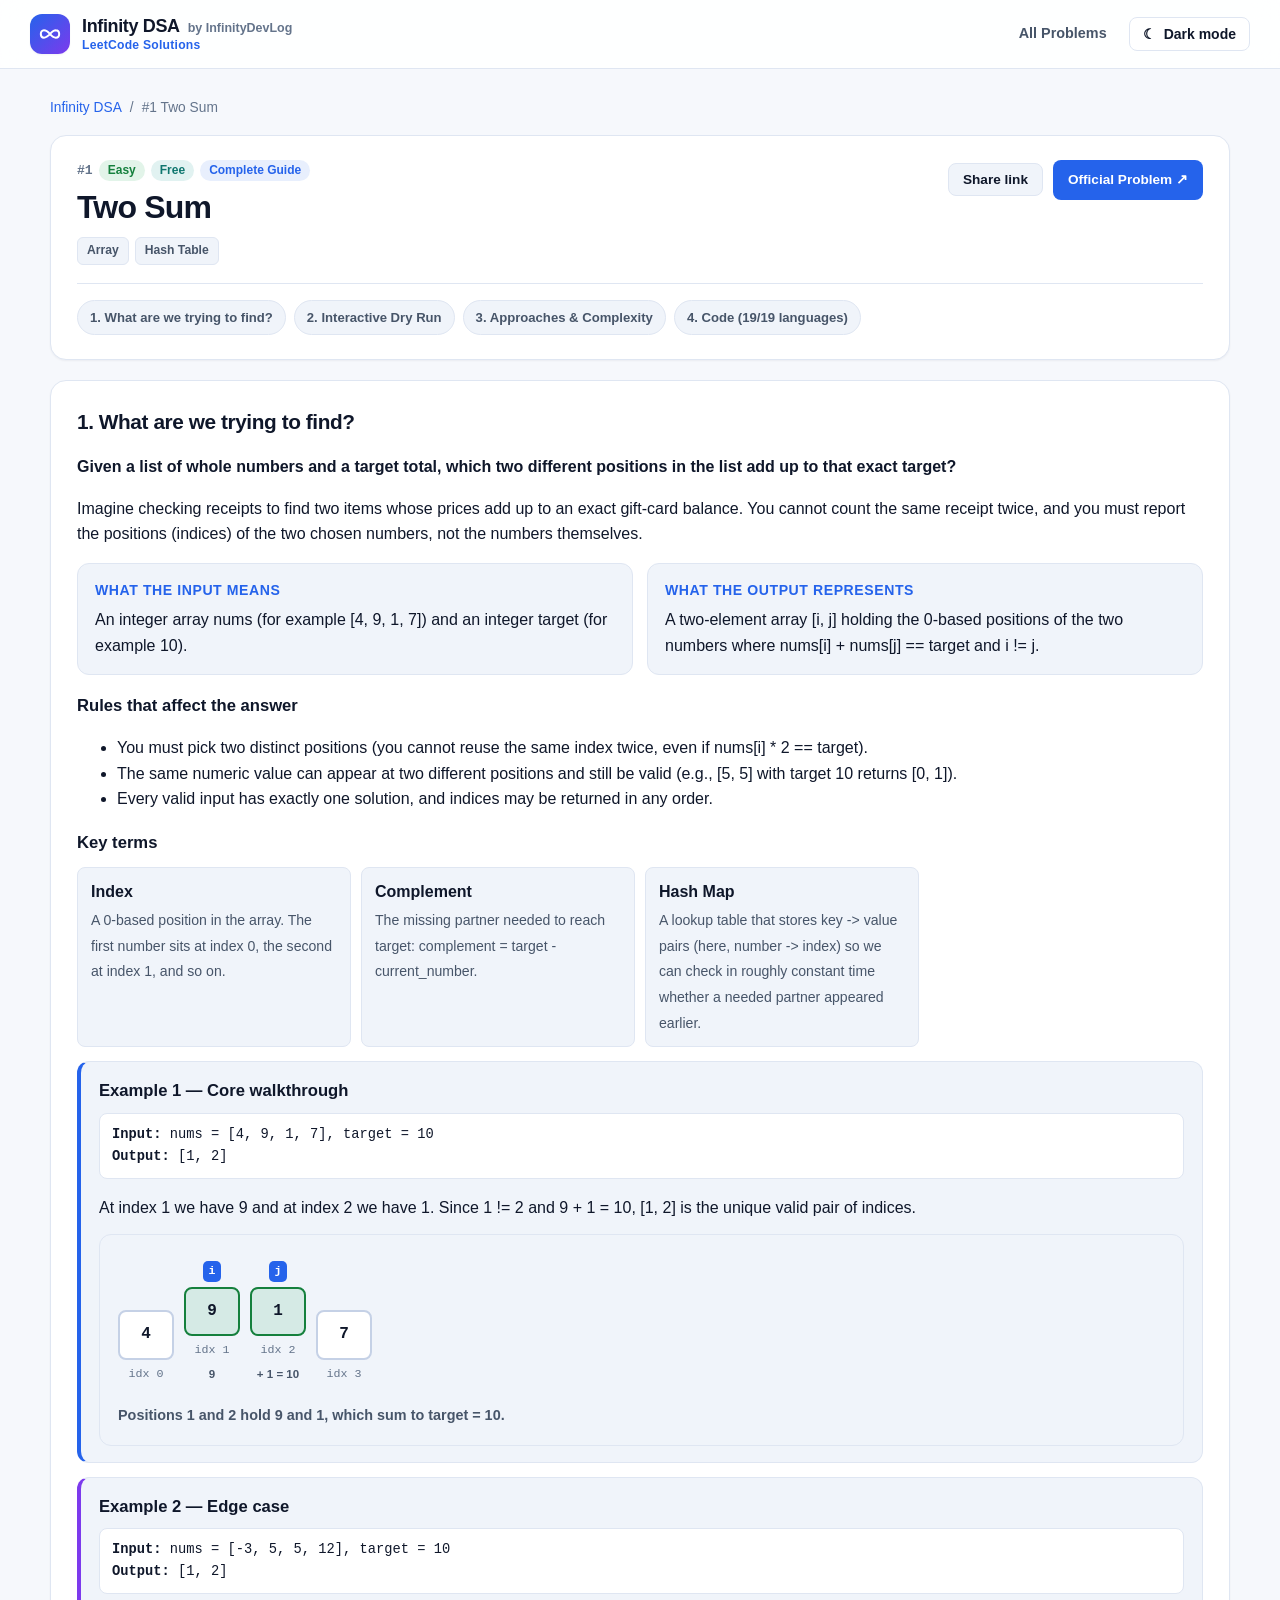
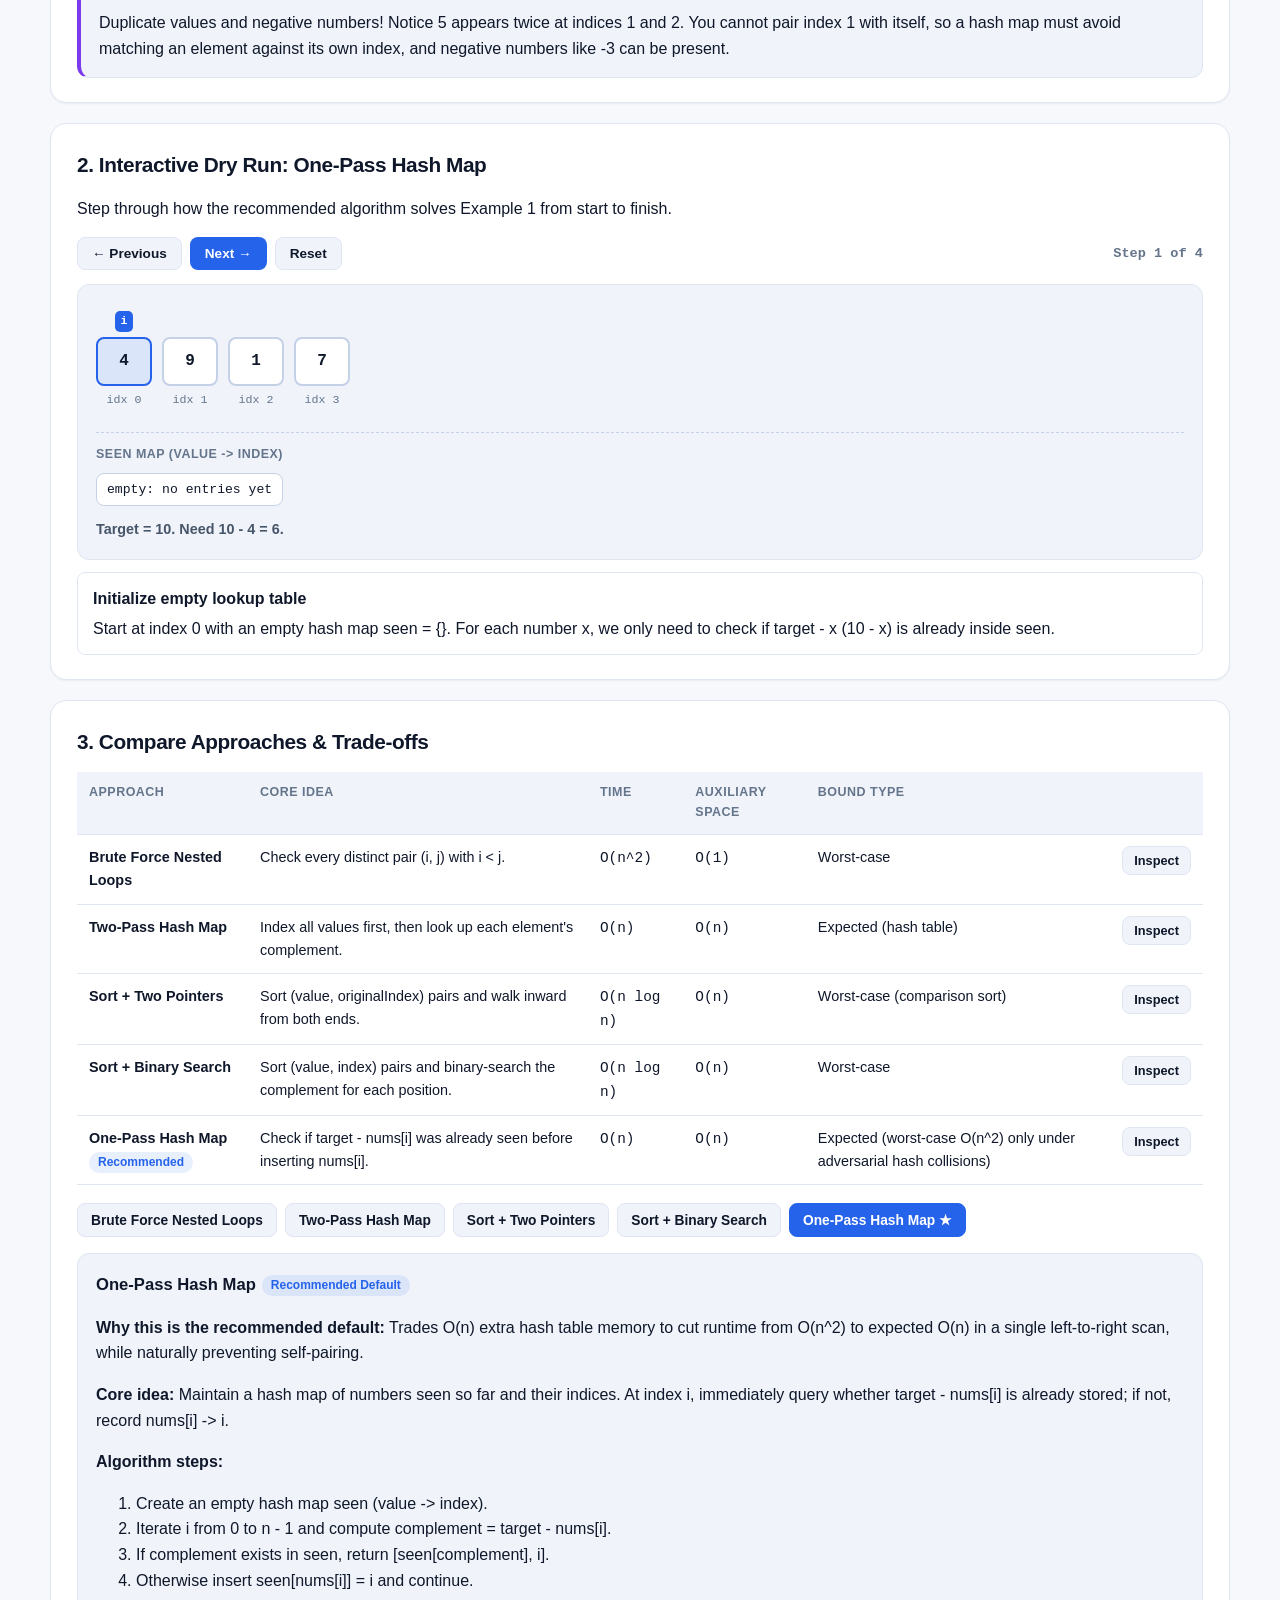
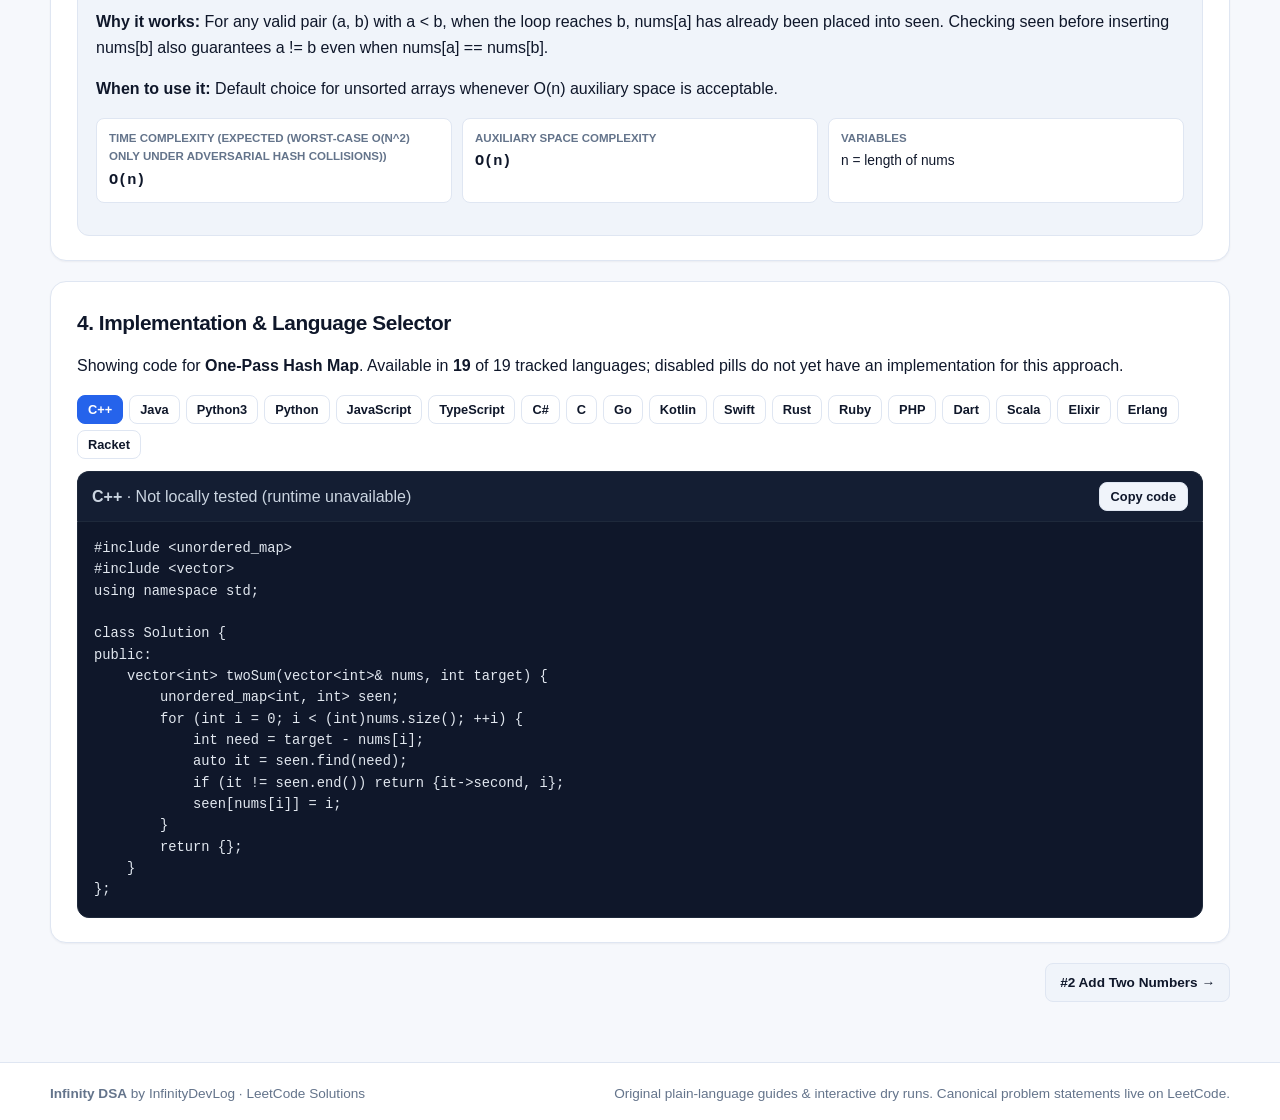
==== problem.html @ 963122bb "Build Infinity DSA LeetCode guide library with 4,123-problem catalog and 10 interactive guides" ====
<!DOCTYPE html>
<html lang="en">
<head>
  <meta charset="UTF-8">
  <meta name="viewport" content="width=device-width, initial-scale=1.0">
  <title>Problem Guide — Infinity DSA | LeetCode Solutions by InfinityDevLog</title>
  <meta name="description" content="Interactive LeetCode problem guide on Infinity DSA by InfinityDevLog — plain-language intuition, diagrams, dry runs, approach comparisons, and multi-language solutions.">
  <meta name="author" content="InfinityDevLog">
  <link rel="icon" type="image/svg+xml" href="data:image/svg+xml,%3Csvg xmlns='http://www.w3.org/2000/svg' viewBox='0 0 24 24' fill='none' stroke='%232563eb' stroke-width='2.4'%3E%3Cpath d='M18.178 8c5.096 0 5.096 8 0 8-5.095 0-7.133-8-12.739-8-4.585 0-4.585 8 0 8 5.606 0 7.644-8 12.74-8z'/%3E%3C/svg%3E">
  <link rel="stylesheet" href="css/styles.css">
  <script src="js/theme.js"></script>
</head>
<body>
  <header class="site-header">
    <div class="container header-inner">
      <a class="brand" href="index.html" aria-label="Infinity DSA Home">
        <span class="brand-mark" aria-hidden="true">
          <svg width="22" height="22" viewBox="0 0 24 24" fill="none" stroke="currentColor" stroke-width="2.2" stroke-linecap="round" stroke-linejoin="round">
            <path d="M18.178 8c5.096 0 5.096 8 0 8-5.095 0-7.133-8-12.739-8-4.585 0-4.585 8 0 8 5.606 0 7.644-8 12.74-8z"></path>
          </svg>
        </span>
        <span class="brand-text">
          <span class="brand-title-row">
            <span class="brand-name">Infinity DSA</span>
            <span class="brand-credit">by InfinityDevLog</span>
          </span>
          <span class="brand-subtitle">LeetCode Solutions</span>
        </span>
      </a>

      <div class="header-actions">
        <a class="nav-link" href="index.html">All Problems</a>
        <button id="themeToggle" class="icon-btn" type="button" aria-label="Toggle light or dark mode" aria-pressed="false">
          <span data-theme-icon aria-hidden="true">☾</span>
          <span data-theme-label>Dark mode</span>
        </button>
      </div>
    </div>
  </header>

  <main class="main-content">
    <div class="container" id="guideRoot">
      <div class="empty-state">
        <h2>Loading problem guide…</h2>
        <p>Fetching metadata from the Infinity DSA catalog.</p>
      </div>
    </div>
  </main>

  <footer class="site-footer">
    <div class="container footer-inner">
      <span><strong>Infinity DSA</strong> by InfinityDevLog · LeetCode Solutions</span>
      <span>Original plain-language guides &amp; interactive dry runs. Canonical problem statements live on LeetCode.</span>
    </div>
  </footer>

  <script src="js/guide.js"></script>
</body>
</html>
---- css/styles.css ----
/* Infinity DSA — LeetCode Solutions by InfinityDevLog */
:root {
  color-scheme: light;
  --bg: #f6f8fc;
  --surface: #ffffff;
  --surface-alt: #f0f4fa;
  --surface-elevated: #ffffff;
  --border: #dfe6f2;
  --border-strong: #c5d1e6;
  --text: #0f172a;
  --text-secondary: #475569;
  --muted: #64748b;
  --accent: #2563eb;
  --accent-hover: #1d4ed8;
  --accent-soft: rgba(37, 99, 235, 0.1);
  --accent-2: #7c3aed;
  --easy: #15803d;
  --easy-bg: rgba(22, 163, 74, 0.12);
  --medium: #b45309;
  --medium-bg: rgba(217, 119, 6, 0.12);
  --hard: #b91c1c;
  --hard-bg: rgba(220, 38, 38, 0.12);
  --premium: #9333ea;
  --premium-bg: rgba(147, 51, 234, 0.12);
  --free: #0f766e;
  --free-bg: rgba(13, 148, 136, 0.12);
  --code-bg: #0f172a;
  --code-text: #e2e8f0;
  --code-border: #1e293b;
  --shadow-sm: 0 1px 2px rgba(15, 23, 42, 0.05);
  --shadow-md: 0 10px 28px rgba(15, 23, 42, 0.08);
  --radius-sm: 8px;
  --radius-md: 12px;
  --radius-lg: 16px;
  --font-sans: "Inter", -apple-system, BlinkMacSystemFont, "Segoe UI", Roboto, sans-serif;
  --font-mono: "JetBrains Mono", "Fira Code", ui-monospace, SFMono-Regular, Menlo, Consolas, monospace;
}

[data-theme="dark"] {
  color-scheme: dark;
  --bg: #0b1120;
  --surface: #111827;
  --surface-alt: #182235;
  --surface-elevated: #1e293b;
  --border: #25324a;
  --border-strong: #374969;
  --text: #f1f5f9;
  --text-secondary: #cbd5e1;
  --muted: #94a3b8;
  --accent: #60a5fa;
  --accent-hover: #93c5fd;
  --accent-soft: rgba(96, 165, 250, 0.14);
  --accent-2: #a78bfa;
  --easy: #4ade80;
  --easy-bg: rgba(74, 222, 128, 0.14);
  --medium: #fbbf24;
  --medium-bg: rgba(251, 191, 36, 0.14);
  --hard: #f87171;
  --hard-bg: rgba(248, 113, 113, 0.14);
  --premium: #c084fc;
  --premium-bg: rgba(192, 132, 252, 0.15);
  --free: #2dd4bf;
  --free-bg: rgba(45, 212, 191, 0.14);
  --code-bg: #070b14;
  --code-text: #e2e8f0;
  --code-border: #1e293b;
  --shadow-sm: 0 1px 2px rgba(0, 0, 0, 0.28);
  --shadow-md: 0 12px 32px rgba(0, 0, 0, 0.45);
}

*,
*::before,
*::after {
  box-sizing: border-box;
}

html {
  scroll-behavior: smooth;
}

body {
  margin: 0;
  font-family: var(--font-sans);
  background: var(--bg);
  color: var(--text);
  line-height: 1.6;
  -webkit-font-smoothing: antialiased;
  min-height: 100vh;
  display: flex;
  flex-direction: column;
}

a {
  color: var(--accent);
  text-decoration: none;
}

a:hover {
  text-decoration: underline;
}

button,
input,
select {
  font-family: inherit;
  font-size: inherit;
  color: inherit;
}

button {
  cursor: pointer;
}

:focus-visible {
  outline: 2px solid var(--accent);
  outline-offset: 2px;
}

.container {
  width: 100%;
  max-width: 1220px;
  margin: 0 auto;
  padding: 0 20px;
}

/* Header */
.site-header {
  position: sticky;
  top: 0;
  z-index: 40;
  background: color-mix(in srgb, var(--surface) 88%, transparent);
  backdrop-filter: blur(12px);
  border-bottom: 1px solid var(--border);
}

.header-inner {
  display: flex;
  align-items: center;
  justify-content: space-between;
  gap: 16px;
  min-height: 68px;
  padding: 10px 0;
}

.brand {
  display: inline-flex;
  align-items: center;
  gap: 12px;
  color: var(--text);
  text-decoration: none;
}

.brand:hover {
  text-decoration: none;
}

.brand-mark {
  width: 40px;
  height: 40px;
  border-radius: 12px;
  background: linear-gradient(135deg, var(--accent), var(--accent-2));
  color: #fff;
  display: grid;
  place-items: center;
  flex-shrink: 0;
  box-shadow: var(--shadow-sm);
}

.brand-text {
  display: flex;
  flex-direction: column;
  line-height: 1.2;
}

.brand-title-row {
  display: flex;
  align-items: baseline;
  gap: 8px;
  flex-wrap: wrap;
}

.brand-name {
  font-size: 1.125rem;
  font-weight: 800;
  letter-spacing: -0.02em;
}

.brand-credit {
  font-size: 0.78rem;
  font-weight: 600;
  color: var(--muted);
}

.brand-subtitle {
  font-size: 0.76rem;
  font-weight: 600;
  color: var(--accent);
  letter-spacing: 0.02em;
}

.header-actions {
  display: flex;
  align-items: center;
  gap: 10px;
}

.nav-link {
  padding: 8px 12px;
  border-radius: var(--radius-sm);
  color: var(--text-secondary);
  font-weight: 600;
  font-size: 0.9rem;
}

.nav-link:hover {
  background: var(--surface-alt);
  text-decoration: none;
  color: var(--text);
}

.icon-btn {
  display: inline-flex;
  align-items: center;
  gap: 8px;
  padding: 8px 13px;
  border-radius: var(--radius-sm);
  border: 1px solid var(--border);
  background: var(--surface);
  color: var(--text);
  font-size: 0.875rem;
  font-weight: 600;
  transition: background 0.15s ease, border-color 0.15s ease;
}

.icon-btn:hover {
  background: var(--surface-alt);
  border-color: var(--border-strong);
}

/* Main */
.main-content {
  flex: 1;
  padding: 28px 0 60px;
}

/* Hero */
.hero {
  background: var(--surface);
  border: 1px solid var(--border);
  border-radius: var(--radius-lg);
  padding: 28px;
  box-shadow: var(--shadow-sm);
  margin-bottom: 22px;
  display: grid;
  grid-template-columns: 1.5fr 1fr;
  gap: 24px;
  align-items: center;
}

.hero-eyebrow {
  display: inline-flex;
  align-items: center;
  gap: 8px;
  padding: 4px 10px;
  border-radius: 999px;
  background: var(--accent-soft);
  color: var(--accent);
  font-size: 0.76rem;
  font-weight: 700;
  text-transform: uppercase;
  letter-spacing: 0.05em;
  margin-bottom: 10px;
}

.hero h1 {
  margin: 0 0 10px;
  font-size: clamp(1.6rem, 2.7vw, 2.25rem);
  line-height: 1.2;
  letter-spacing: -0.03em;
}

.hero p {
  margin: 0;
  color: var(--text-secondary);
  max-width: 62ch;
}

.stats-grid {
  display: grid;
  grid-template-columns: repeat(2, minmax(0, 1fr));
  gap: 12px;
}

.stat-card {
  background: var(--surface-alt);
  border: 1px solid var(--border);
  border-radius: var(--radius-md);
  padding: 14px 16px;
}

.stat-value {
  display: block;
  font-size: 1.45rem;
  font-weight: 800;
  letter-spacing: -0.02em;
  color: var(--text);
}

.stat-label {
  display: block;
  font-size: 0.78rem;
  color: var(--muted);
  font-weight: 600;
}

/* Featured completed guides strip */
.featured-section {
  margin-bottom: 22px;
}

.section-header {
  display: flex;
  align-items: center;
  justify-content: space-between;
  gap: 12px;
  margin-bottom: 12px;
  flex-wrap: wrap;
}

.section-header h2 {
  margin: 0;
  font-size: 1.15rem;
  letter-spacing: -0.015em;
}

.featured-grid {
  display: grid;
  grid-template-columns: repeat(auto-fill, minmax(250px, 1fr));
  gap: 12px;
}

.featured-card {
  display: flex;
  flex-direction: column;
  gap: 8px;
  background: var(--surface);
  border: 1px solid var(--border);
  border-radius: var(--radius-md);
  padding: 16px;
  color: var(--text);
  text-decoration: none;
  transition: transform 0.14s ease, border-color 0.14s ease, box-shadow 0.14s ease;
}

.featured-card:hover {
  transform: translateY(-2px);
  border-color: var(--accent);
  box-shadow: var(--shadow-md);
  text-decoration: none;
}

.featured-top {
  display: flex;
  align-items: center;
  justify-content: space-between;
  gap: 8px;
}

.problem-num {
  font-family: var(--font-mono);
  font-size: 0.82rem;
  font-weight: 700;
  color: var(--muted);
}

.featured-title {
  font-weight: 700;
  font-size: 0.98rem;
  line-height: 1.35;
}

/* Filter Toolbar */
.toolbar {
  background: var(--surface);
  border: 1px solid var(--border);
  border-radius: var(--radius-lg);
  padding: 18px;
  box-shadow: var(--shadow-sm);
  margin-bottom: 18px;
}

.search-row {
  display: grid;
  grid-template-columns: 1fr auto;
  gap: 10px;
  margin-bottom: 14px;
}

.search-box {
  position: relative;
  display: flex;
  align-items: center;
}

.search-icon {
  position: absolute;
  left: 13px;
  color: var(--muted);
  pointer-events: none;
  display: flex;
}

.search-box input {
  width: 100%;
  padding: 11px 14px 11px 40px;
  border-radius: var(--radius-sm);
  border: 1px solid var(--border);
  background: var(--surface-alt);
  outline: none;
  transition: border-color 0.15s ease, box-shadow 0.15s ease;
}

.search-box input:focus {
  border-color: var(--accent);
  box-shadow: 0 0 0 3px var(--accent-soft);
  background: var(--surface);
}

.filters-grid {
  display: grid;
  grid-template-columns: repeat(5, minmax(0, 1fr));
  gap: 10px;
}

.filter-field {
  display: flex;
  flex-direction: column;
  gap: 5px;
}

.filter-field label {
  font-size: 0.74rem;
  font-weight: 700;
  text-transform: uppercase;
  letter-spacing: 0.04em;
  color: var(--muted);
}

.filter-field select {
  width: 100%;
  padding: 9px 10px;
  border-radius: var(--radius-sm);
  border: 1px solid var(--border);
  background: var(--surface-alt);
}

.results-meta {
  display: flex;
  align-items: center;
  justify-content: space-between;
  gap: 12px;
  margin: 14px 2px 10px;
  font-size: 0.88rem;
  color: var(--muted);
  flex-wrap: wrap;
}

/* Catalog Table / Cards */
.catalog-list {
  display: flex;
  flex-direction: column;
  gap: 10px;
}

.problem-row {
  background: var(--surface);
  border: 1px solid var(--border);
  border-radius: var(--radius-md);
  padding: 15px 18px;
  display: grid;
  grid-template-columns: 76px minmax(0, 1.5fr) minmax(0, 1.2fr) auto;
  align-items: center;
  gap: 14px;
  transition: border-color 0.14s ease, box-shadow 0.14s ease;
}

.problem-row:hover {
  border-color: var(--border-strong);
  box-shadow: var(--shadow-sm);
}

.problem-main {
  display: flex;
  flex-direction: column;
  gap: 5px;
  min-width: 0;
}

.problem-title-link {
  font-weight: 700;
  font-size: 1rem;
  color: var(--text);
  word-break: break-word;
}

.problem-title-link:hover {
  color: var(--accent);
}

.badge-row {
  display: flex;
  flex-wrap: wrap;
  align-items: center;
  gap: 6px;
}

.badge {
  display: inline-flex;
  align-items: center;
  gap: 4px;
  padding: 2px 9px;
  border-radius: 999px;
  font-size: 0.75rem;
  font-weight: 700;
  line-height: 1.45;
  white-space: nowrap;
}

.badge-easy {
  color: var(--easy);
  background: var(--easy-bg);
}

.badge-medium {
  color: var(--medium);
  background: var(--medium-bg);
}

.badge-hard {
  color: var(--hard);
  background: var(--hard-bg);
}

.badge-unknown {
  color: var(--muted);
  background: var(--surface-alt);
}

.badge-free {
  color: var(--free);
  background: var(--free-bg);
}

.badge-premium {
  color: var(--premium);
  background: var(--premium-bg);
}

.badge-available {
  color: var(--accent);
  background: var(--accent-soft);
}

.badge-pending {
  color: var(--muted);
  background: var(--surface-alt);
  border: 1px dashed var(--border-strong);
}

.topic-list {
  display: flex;
  flex-wrap: wrap;
  gap: 6px;
}

.topic-chip {
  padding: 3px 9px;
  border-radius: 6px;
  background: var(--surface-alt);
  border: 1px solid var(--border);
  color: var(--text-secondary);
  font-size: 0.76rem;
  font-weight: 600;
  cursor: pointer;
  transition: border-color 0.12s ease, color 0.12s ease;
}

.topic-chip:hover {
  border-color: var(--accent);
  color: var(--accent);
}

.row-actions {
  display: flex;
  align-items: center;
  gap: 8px;
  flex-wrap: wrap;
  justify-content: flex-end;
}

.btn {
  display: inline-flex;
  align-items: center;
  justify-content: center;
  gap: 6px;
  padding: 8px 14px;
  border-radius: var(--radius-sm);
  border: 1px solid transparent;
  font-size: 0.85rem;
  font-weight: 700;
  text-decoration: none;
  transition: background 0.14s ease, border-color 0.14s ease, transform 0.1s ease;
}

.btn:hover {
  text-decoration: none;
}

.btn-primary {
  background: var(--accent);
  color: #fff;
}

.btn-primary:hover {
  background: var(--accent-hover);
}

.btn-secondary {
  background: var(--surface-alt);
  border-color: var(--border);
  color: var(--text);
}

.btn-secondary:hover {
  border-color: var(--border-strong);
  background: var(--surface);
}

.btn-sm {
  padding: 6px 11px;
  font-size: 0.8rem;
}

/* Pagination */
.pagination {
  margin-top: 20px;
  display: flex;
  align-items: center;
  justify-content: space-between;
  gap: 12px;
  flex-wrap: wrap;
}

.page-buttons {
  display: flex;
  align-items: center;
  gap: 6px;
  flex-wrap: wrap;
}

.page-btn {
  min-width: 36px;
  height: 36px;
  padding: 0 10px;
  border-radius: var(--radius-sm);
  border: 1px solid var(--border);
  background: var(--surface);
  font-weight: 700;
  font-size: 0.85rem;
}

.page-btn:hover:not(:disabled) {
  border-color: var(--accent);
  color: var(--accent);
}

.page-btn.active {
  background: var(--accent);
  border-color: var(--accent);
  color: #fff;
}

.page-btn:disabled {
  opacity: 0.45;
  cursor: not-allowed;
}

/* Problem Guide Page */
.breadcrumbs {
  display: flex;
  align-items: center;
  gap: 8px;
  font-size: 0.86rem;
  color: var(--muted);
  margin-bottom: 16px;
  flex-wrap: wrap;
}

.guide-hero {
  background: var(--surface);
  border: 1px solid var(--border);
  border-radius: var(--radius-lg);
  padding: 24px 26px;
  box-shadow: var(--shadow-sm);
  margin-bottom: 20px;
}

.guide-hero-top {
  display: flex;
  align-items: flex-start;
  justify-content: space-between;
  gap: 16px;
  flex-wrap: wrap;
}

.guide-hero h1 {
  margin: 6px 0 10px;
  font-size: clamp(1.5rem, 2.5vw, 2.05rem);
  letter-spacing: -0.025em;
  line-height: 1.25;
}

.guide-hero-actions {
  display: flex;
  align-items: center;
  gap: 10px;
  flex-wrap: wrap;
}

.guide-toc {
  display: flex;
  flex-wrap: wrap;
  gap: 8px;
  margin-top: 18px;
  padding-top: 16px;
  border-top: 1px solid var(--border);
}

.toc-pill {
  padding: 6px 12px;
  border-radius: 999px;
  background: var(--surface-alt);
  border: 1px solid var(--border);
  color: var(--text-secondary);
  font-size: 0.82rem;
  font-weight: 700;
}

.toc-pill:hover {
  border-color: var(--accent);
  color: var(--accent);
  text-decoration: none;
}

.guide-card {
  background: var(--surface);
  border: 1px solid var(--border);
  border-radius: var(--radius-lg);
  padding: 24px 26px;
  box-shadow: var(--shadow-sm);
  margin-bottom: 20px;
}

.guide-card h2 {
  margin: 0 0 14px;
  font-size: 1.3rem;
  letter-spacing: -0.02em;
}

.guide-card h3 {
  margin: 18px 0 8px;
  font-size: 1.04rem;
}

.two-col {
  display: grid;
  grid-template-columns: repeat(2, minmax(0, 1fr));
  gap: 14px;
  margin-top: 14px;
}

.info-box {
  background: var(--surface-alt);
  border: 1px solid var(--border);
  border-radius: var(--radius-md);
  padding: 15px 17px;
}

.info-box h4 {
  margin: 0 0 6px;
  font-size: 0.88rem;
  text-transform: uppercase;
  letter-spacing: 0.04em;
  color: var(--accent);
}

.glossary-grid {
  display: grid;
  grid-template-columns: repeat(auto-fill, minmax(230px, 1fr));
  gap: 10px;
  margin-top: 10px;
}

.glossary-item {
  background: var(--surface-alt);
  border: 1px solid var(--border);
  border-radius: var(--radius-sm);
  padding: 11px 13px;
}

.glossary-item strong {
  display: block;
  margin-bottom: 3px;
  color: var(--text);
}

.glossary-item span {
  font-size: 0.88rem;
  color: var(--text-secondary);
}

.example-box {
  background: var(--surface-alt);
  border: 1px solid var(--border);
  border-left: 4px solid var(--accent);
  border-radius: var(--radius-md);
  padding: 16px 18px;
  margin-top: 14px;
}

.example-box.edge {
  border-left-color: var(--accent-2);
}

.mono-io {
  font-family: var(--font-mono);
  font-size: 0.86rem;
  background: var(--surface);
  border: 1px solid var(--border);
  border-radius: var(--radius-sm);
  padding: 10px 12px;
  margin: 8px 0;
  overflow-x: auto;
  white-space: pre-wrap;
}

/* Diagram Stage */
.diagram-stage {
  background: var(--surface-alt);
  border: 1px solid var(--border);
  border-radius: var(--radius-md);
  padding: 18px;
  margin-top: 14px;
}

.diagram-array-row {
  display: flex;
  flex-wrap: wrap;
  gap: 10px;
  align-items: flex-end;
  justify-content: flex-start;
  padding: 8px 0;
}

.cell-wrap {
  display: flex;
  flex-direction: column;
  align-items: center;
  gap: 5px;
  min-width: 56px;
}

.cell-pointers {
  display: flex;
  gap: 4px;
  min-height: 20px;
  flex-wrap: wrap;
  justify-content: center;
}

.pointer-tag {
  padding: 1px 6px;
  border-radius: 5px;
  font-family: var(--font-mono);
  font-size: 0.72rem;
  font-weight: 700;
  background: var(--accent);
  color: #fff;
}

.cell-box {
  min-width: 56px;
  padding: 10px 12px;
  border-radius: var(--radius-sm);
  border: 2px solid var(--border-strong);
  background: var(--surface);
  text-align: center;
  font-family: var(--font-mono);
  font-weight: 700;
  font-size: 1rem;
  transition: transform 0.15s ease, border-color 0.15s ease, background 0.15s ease;
}

.cell-box.state-active {
  border-color: var(--accent);
  background: var(--accent-soft);
}

.cell-box.state-match {
  border-color: var(--easy);
  background: var(--easy-bg);
}

.cell-box.state-window {
  border-color: var(--medium);
  background: var(--medium-bg);
}

.cell-box.state-skip {
  opacity: 0.55;
}

.cell-index {
  font-family: var(--font-mono);
  font-size: 0.73rem;
  color: var(--muted);
}

.cell-label {
  font-size: 0.72rem;
  color: var(--text-secondary);
  font-weight: 600;
}

/* Linked List & Grid & Graph Diagrams */
.ll-row {
  display: flex;
  flex-wrap: wrap;
  align-items: center;
  gap: 8px;
  padding: 8px 0;
}

.ll-arrow {
  font-family: var(--font-mono);
  font-weight: 800;
  color: var(--muted);
}

.grid-table {
  border-collapse: collapse;
  margin: 8px 0;
}

.grid-table td {
  width: 44px;
  height: 44px;
  text-align: center;
  font-family: var(--font-mono);
  font-weight: 700;
  border: 1px solid var(--border-strong);
  background: var(--surface);
}

.grid-table td.state-active {
  background: var(--accent-soft);
  border-color: var(--accent);
}

.grid-table td.state-match {
  background: var(--easy-bg);
  border-color: var(--easy);
}

.svg-diagram {
  width: 100%;
  max-width: 680px;
  height: auto;
  display: block;
}

.aux-panel {
  margin-top: 14px;
  padding-top: 12px;
  border-top: 1px dashed var(--border-strong);
}

.aux-title {
  font-size: 0.78rem;
  font-weight: 700;
  text-transform: uppercase;
  letter-spacing: 0.04em;
  color: var(--muted);
  margin-bottom: 8px;
}

.aux-entries {
  display: flex;
  flex-wrap: wrap;
  gap: 8px;
}

.aux-chip {
  padding: 5px 10px;
  border-radius: 8px;
  border: 1px solid var(--border-strong);
  background: var(--surface);
  font-family: var(--font-mono);
  font-size: 0.82rem;
}

.aux-chip.highlight {
  border-color: var(--easy);
  background: var(--easy-bg);
}

.diagram-caption {
  margin: 12px 0 0;
  font-size: 0.9rem;
  color: var(--text-secondary);
  font-weight: 600;
}

/* Dry Run Controls */
.dryrun-controls {
  display: flex;
  align-items: center;
  justify-content: space-between;
  gap: 12px;
  flex-wrap: wrap;
  margin-bottom: 12px;
}

.dryrun-buttons {
  display: flex;
  align-items: center;
  gap: 8px;
}

.step-indicator {
  font-family: var(--font-mono);
  font-size: 0.85rem;
  font-weight: 700;
  color: var(--muted);
}

.step-description {
  margin-top: 12px;
  padding: 13px 15px;
  border-radius: var(--radius-sm);
  background: var(--surface);
  border: 1px solid var(--border);
}

.step-description strong {
  display: block;
  margin-bottom: 4px;
}

/* Comparison Table & Approaches */
.table-scroll {
  overflow-x: auto;
  margin-bottom: 18px;
}

.compare-table {
  width: 100%;
  border-collapse: collapse;
  font-size: 0.9rem;
}

.compare-table th,
.compare-table td {
  text-align: left;
  padding: 11px 12px;
  border-bottom: 1px solid var(--border);
  vertical-align: top;
}

.compare-table th {
  font-size: 0.78rem;
  text-transform: uppercase;
  letter-spacing: 0.04em;
  color: var(--muted);
  background: var(--surface-alt);
}

.approach-tabs {
  display: flex;
  flex-wrap: wrap;
  gap: 8px;
  margin-bottom: 16px;
}

.approach-tab {
  padding: 8px 13px;
  border-radius: var(--radius-sm);
  border: 1px solid var(--border);
  background: var(--surface-alt);
  font-weight: 700;
  font-size: 0.86rem;
  display: inline-flex;
  align-items: center;
  gap: 6px;
}

.approach-tab.active {
  background: var(--accent);
  border-color: var(--accent);
  color: #fff;
}

.approach-panel {
  border: 1px solid var(--border);
  border-radius: var(--radius-md);
  padding: 18px;
  background: var(--surface-alt);
}

.complexity-strip {
  display: grid;
  grid-template-columns: repeat(auto-fit, minmax(190px, 1fr));
  gap: 10px;
  margin: 14px 0;
}

.complexity-box {
  background: var(--surface);
  border: 1px solid var(--border);
  border-radius: var(--radius-sm);
  padding: 10px 12px;
}

.complexity-box small {
  display: block;
  font-size: 0.72rem;
  text-transform: uppercase;
  color: var(--muted);
  font-weight: 700;
}

.complexity-box strong {
  font-family: var(--font-mono);
  font-size: 0.95rem;
}

/* Code & Language Selector */
.lang-grid {
  display: flex;
  flex-wrap: wrap;
  gap: 6px;
  margin: 12px 0;
}

.lang-pill {
  padding: 6px 10px;
  border-radius: 8px;
  border: 1px solid var(--border);
  background: var(--surface);
  font-size: 0.8rem;
  font-weight: 700;
  display: inline-flex;
  align-items: center;
  gap: 5px;
}

.lang-pill.active {
  background: var(--accent);
  border-color: var(--accent);
  color: #fff;
}

.lang-pill:disabled {
  opacity: 0.42;
  cursor: not-allowed;
  background: var(--surface-alt);
}

.code-toolbar {
  display: flex;
  align-items: center;
  justify-content: space-between;
  gap: 10px;
  flex-wrap: wrap;
  background: #141e33;
  color: #cbd5e1;
  padding: 10px 14px;
  border-radius: var(--radius-md) var(--radius-md) 0 0;
  border: 1px solid var(--code-border);
  border-bottom: 0;
}

.code-block {
  margin: 0;
  padding: 16px;
  background: var(--code-bg);
  color: var(--code-text);
  border: 1px solid var(--code-border);
  border-radius: 0 0 var(--radius-md) var(--radius-md);
  font-family: var(--font-mono);
  font-size: 0.86rem;
  line-height: 1.55;
  overflow-x: auto;
  tab-size: 4;
}

.runner-output {
  margin-top: 10px;
  padding: 12px 14px;
  border-radius: var(--radius-sm);
  background: var(--surface);
  border: 1px solid var(--border);
  font-family: var(--font-mono);
  font-size: 0.83rem;
  white-space: pre-wrap;
}

.pending-card {
  text-align: left;
  padding: 28px;
}

.empty-state {
  text-align: center;
  padding: 40px 20px;
  background: var(--surface);
  border: 1px solid var(--border);
  border-radius: var(--radius-lg);
  color: var(--muted);
}

/* Footer */
.site-footer {
  border-top: 1px solid var(--border);
  background: var(--surface);
  padding: 20px 0;
  font-size: 0.85rem;
  color: var(--muted);
}

.footer-inner {
  display: flex;
  align-items: center;
  justify-content: space-between;
  gap: 12px;
  flex-wrap: wrap;
}

@media (max-width: 960px) {
  .hero {
    grid-template-columns: 1fr;
  }
  .filters-grid {
    grid-template-columns: repeat(2, minmax(0, 1fr));
  }
  .problem-row {
    grid-template-columns: 64px minmax(0, 1fr);
  }
  .problem-row .topic-list,
  .problem-row .row-actions {
    grid-column: 1 / -1;
    justify-content: flex-start;
  }
  .two-col {
    grid-template-columns: 1fr;
  }
}

@media (max-width: 600px) {
  .header-inner {
    flex-wrap: wrap;
  }
  .filters-grid {
    grid-template-columns: 1fr;
  }
  .search-row {
    grid-template-columns: 1fr;
  }
  .guide-card,
  .guide-hero,
  .hero {
    padding: 18px;
  }
}
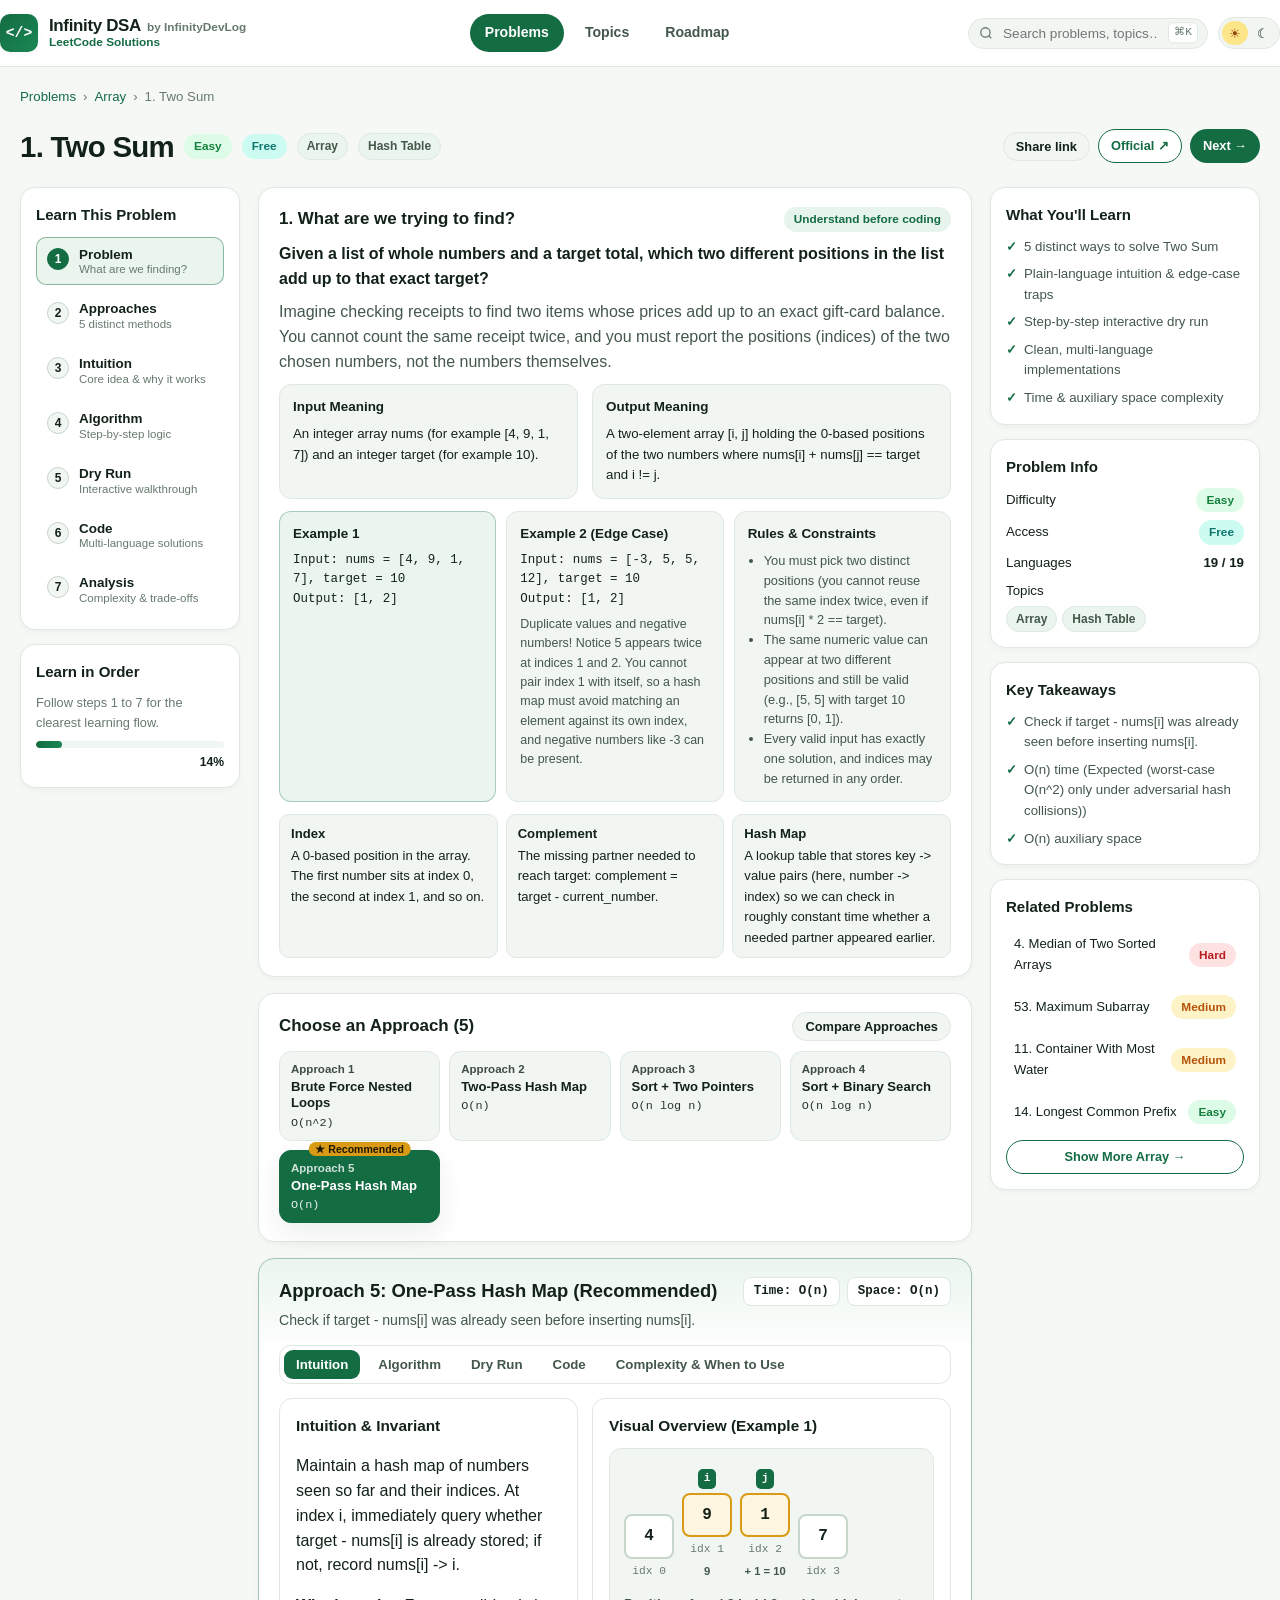
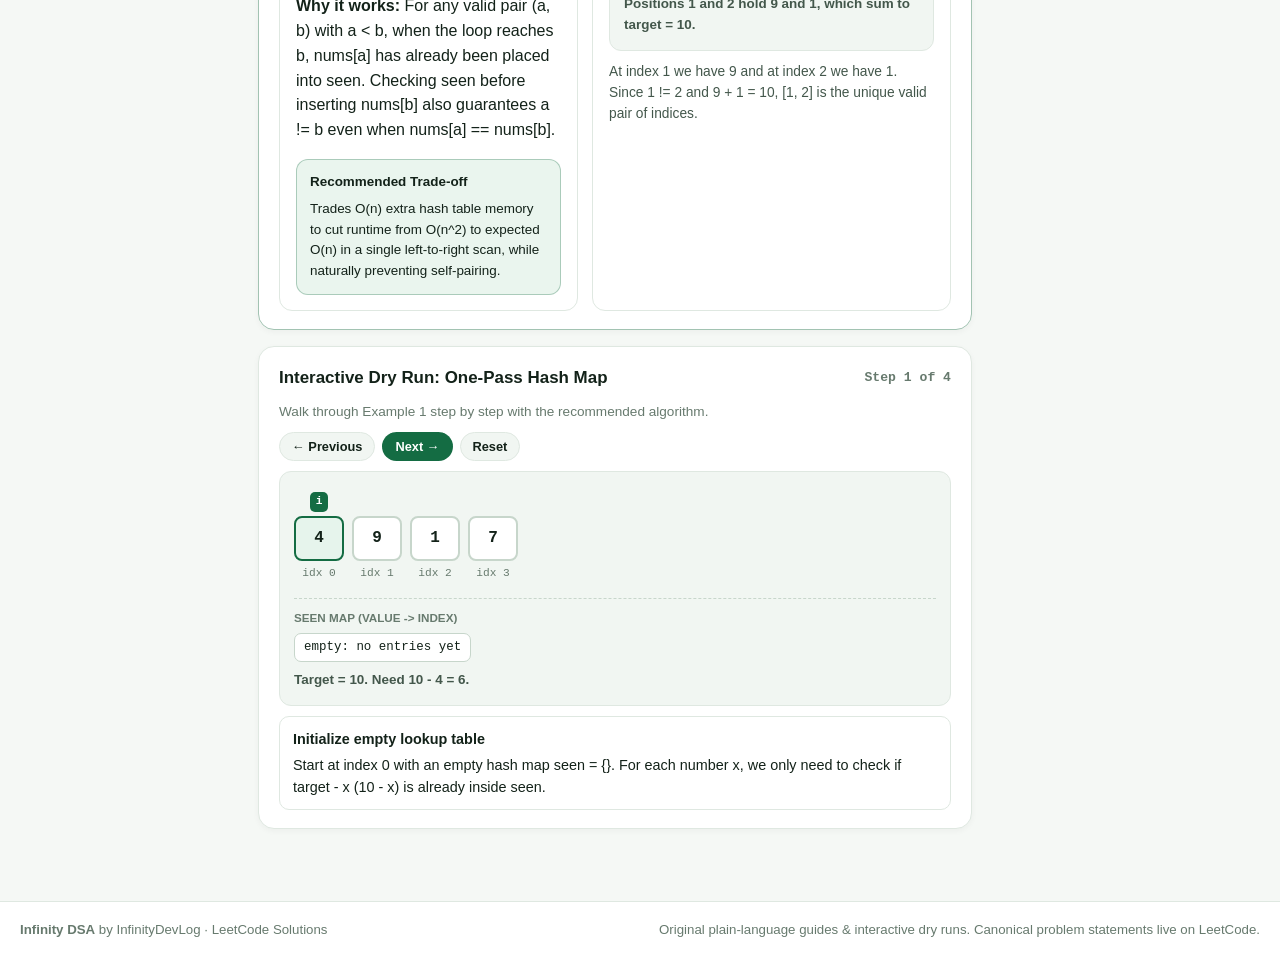
==== commit 1b94978c: "Match emerald-and-gold UI/UX for homepage catalog and 3-column guide workspace" ====
--- a/problem.html
+++ b/problem.html
@@ -6,7 +6,7 @@
   <title>Problem Guide — Infinity DSA | LeetCode Solutions by InfinityDevLog</title>
   <meta name="description" content="Interactive LeetCode problem guide on Infinity DSA by InfinityDevLog — plain-language intuition, diagrams, dry runs, approach comparisons, and multi-language solutions.">
   <meta name="author" content="InfinityDevLog">
-  <link rel="icon" type="image/svg+xml" href="data:image/svg+xml,%3Csvg xmlns='http://www.w3.org/2000/svg' viewBox='0 0 24 24' fill='none' stroke='%232563eb' stroke-width='2.4'%3E%3Cpath d='M18.178 8c5.096 0 5.096 8 0 8-5.095 0-7.133-8-12.739-8-4.585 0-4.585 8 0 8 5.606 0 7.644-8 12.74-8z'/%3E%3C/svg%3E">
+  <link rel="icon" type="image/svg+xml" href="data:image/svg+xml,%3Csvg xmlns='http://www.w3.org/2000/svg' viewBox='0 0 24 24' fill='none' stroke='%23146c43' stroke-width='2.4'%3E%3Cpath d='M8 8l-4 4 4 4M16 8l4 4-4 4M13 6l-2 12'/%3E%3C/svg%3E">
   <link rel="stylesheet" href="css/styles.css">
   <script src="js/theme.js"></script>
 </head>
@@ -14,11 +14,7 @@
   <header class="site-header">
     <div class="container header-inner">
       <a class="brand" href="index.html" aria-label="Infinity DSA Home">
-        <span class="brand-mark" aria-hidden="true">
-          <svg width="22" height="22" viewBox="0 0 24 24" fill="none" stroke="currentColor" stroke-width="2.2" stroke-linecap="round" stroke-linejoin="round">
-            <path d="M18.178 8c5.096 0 5.096 8 0 8-5.095 0-7.133-8-12.739-8-4.585 0-4.585 8 0 8 5.606 0 7.644-8 12.74-8z"></path>
-          </svg>
-        </span>
+        <span class="brand-mark" aria-hidden="true">&lt;/&gt;</span>
         <span class="brand-text">
           <span class="brand-title-row">
             <span class="brand-name">Infinity DSA</span>
@@ -28,11 +24,26 @@
         </span>
       </a>
 
-      <div class="header-actions">
-        <a class="nav-link" href="index.html">All Problems</a>
-        <button id="themeToggle" class="icon-btn" type="button" aria-label="Toggle light or dark mode" aria-pressed="false">
-          <span data-theme-icon aria-hidden="true">☾</span>
-          <span data-theme-label>Dark mode</span>
+      <nav class="nav-pills" aria-label="Primary">
+        <a class="nav-pill active" href="index.html#catalog">Problems</a>
+        <a class="nav-pill" href="index.html#topics">Topics</a>
+        <a class="nav-pill" href="index.html#roadmap">Roadmap</a>
+      </nav>
+
+      <div class="header-right">
+        <form class="header-search" action="index.html" method="get">
+          <span class="search-ico" aria-hidden="true">
+            <svg width="14" height="14" viewBox="0 0 24 24" fill="none" stroke="currentColor" stroke-width="2.2">
+              <circle cx="11" cy="11" r="8"></circle>
+              <path d="m21 21-4.3-4.3"></path>
+            </svg>
+          </span>
+          <input name="q" type="search" placeholder="Search problems, topics…" aria-label="Search catalog">
+          <span class="kbd-hint">⌘K</span>
+        </form>
+        <button id="themeToggle" class="theme-pill" type="button" aria-label="Toggle light or dark mode" aria-pressed="false">
+          <span class="sun-slot" aria-hidden="true">☀</span>
+          <span class="moon-slot" aria-hidden="true">☾</span>
         </button>
       </div>
     </div>
--- a/css/styles.css
+++ b/css/styles.css
@@ -1,34 +1,36 @@
 /* Infinity DSA — LeetCode Solutions by InfinityDevLog */
 :root {
   color-scheme: light;
-  --bg: #f6f8fc;
+  --bg: #f5f8f5;
   --surface: #ffffff;
-  --surface-alt: #f0f4fa;
-  --surface-elevated: #ffffff;
-  --border: #dfe6f2;
-  --border-strong: #c5d1e6;
-  --text: #0f172a;
-  --text-secondary: #475569;
-  --muted: #64748b;
-  --accent: #2563eb;
-  --accent-hover: #1d4ed8;
-  --accent-soft: rgba(37, 99, 235, 0.1);
-  --accent-2: #7c3aed;
+  --surface-alt: #f1f6f2;
+  --surface-tint: #eaf5ee;
+  --border: #dfe8e1;
+  --border-strong: #c7d6cb;
+  --text: #132219;
+  --text-secondary: #43574b;
+  --muted: #677a6e;
+  --accent: #146c43;
+  --accent-bright: #198754;
+  --accent-hover: #0f5434;
+  --accent-soft: #e6f4ec;
+  --gold: #d99b16;
+  --gold-soft: #fef6e0;
   --easy: #15803d;
-  --easy-bg: rgba(22, 163, 74, 0.12);
+  --easy-bg: #dcfce7;
   --medium: #b45309;
-  --medium-bg: rgba(217, 119, 6, 0.12);
+  --medium-bg: #fef3c7;
   --hard: #b91c1c;
-  --hard-bg: rgba(220, 38, 38, 0.12);
-  --premium: #9333ea;
-  --premium-bg: rgba(147, 51, 234, 0.12);
+  --hard-bg: #fee2e2;
+  --premium: #7e22ce;
+  --premium-bg: #f3e8ff;
   --free: #0f766e;
-  --free-bg: rgba(13, 148, 136, 0.12);
-  --code-bg: #0f172a;
-  --code-text: #e2e8f0;
+  --free-bg: #ccfbf1;
+  --code-bg: #0f1722;
+  --code-text: #e6edf3;
   --code-border: #1e293b;
-  --shadow-sm: 0 1px 2px rgba(15, 23, 42, 0.05);
-  --shadow-md: 0 10px 28px rgba(15, 23, 42, 0.08);
+  --shadow-sm: 0 2px 6px rgba(19, 34, 25, 0.04);
+  --shadow-md: 0 10px 28px rgba(19, 34, 25, 0.08);
   --radius-sm: 8px;
   --radius-md: 12px;
   --radius-lg: 16px;
@@ -38,97 +40,72 @@
 
 [data-theme="dark"] {
   color-scheme: dark;
-  --bg: #0b1120;
-  --surface: #111827;
-  --surface-alt: #182235;
-  --surface-elevated: #1e293b;
-  --border: #25324a;
-  --border-strong: #374969;
-  --text: #f1f5f9;
-  --text-secondary: #cbd5e1;
-  --muted: #94a3b8;
-  --accent: #60a5fa;
-  --accent-hover: #93c5fd;
-  --accent-soft: rgba(96, 165, 250, 0.14);
-  --accent-2: #a78bfa;
+  --bg: #0b120e;
+  --surface: #111b15;
+  --surface-alt: #17241c;
+  --surface-tint: rgba(25, 135, 84, 0.14);
+  --border: #23362b;
+  --border-strong: #324c3d;
+  --text: #ecf4ef;
+  --text-secondary: #c1d3c7;
+  --muted: #8ea596;
+  --accent: #22c55e;
+  --accent-bright: #34d399;
+  --accent-hover: #16a34a;
+  --accent-soft: rgba(34, 197, 94, 0.15);
+  --gold: #fbbf24;
+  --gold-soft: rgba(251, 191, 36, 0.16);
   --easy: #4ade80;
-  --easy-bg: rgba(74, 222, 128, 0.14);
+  --easy-bg: rgba(74, 222, 128, 0.16);
   --medium: #fbbf24;
-  --medium-bg: rgba(251, 191, 36, 0.14);
+  --medium-bg: rgba(251, 191, 36, 0.16);
   --hard: #f87171;
-  --hard-bg: rgba(248, 113, 113, 0.14);
+  --hard-bg: rgba(248, 113, 113, 0.16);
   --premium: #c084fc;
-  --premium-bg: rgba(192, 132, 252, 0.15);
+  --premium-bg: rgba(192, 132, 252, 0.16);
   --free: #2dd4bf;
-  --free-bg: rgba(45, 212, 191, 0.14);
-  --code-bg: #070b14;
-  --code-text: #e2e8f0;
+  --free-bg: rgba(45, 212, 191, 0.16);
+  --code-bg: #090e14;
+  --code-text: #e6edf3;
   --code-border: #1e293b;
-  --shadow-sm: 0 1px 2px rgba(0, 0, 0, 0.28);
-  --shadow-md: 0 12px 32px rgba(0, 0, 0, 0.45);
-}
-
-*,
-*::before,
-*::after {
-  box-sizing: border-box;
-}
-
-html {
-  scroll-behavior: smooth;
-}
+  --shadow-sm: 0 2px 8px rgba(0, 0, 0, 0.3);
+  --shadow-md: 0 12px 32px rgba(0, 0, 0, 0.48);
+}
+
+*, *::before, *::after { box-sizing: border-box; }
+html { scroll-behavior: smooth; }
 
 body {
   margin: 0;
   font-family: var(--font-sans);
   background: var(--bg);
   color: var(--text);
-  line-height: 1.6;
+  line-height: 1.55;
   -webkit-font-smoothing: antialiased;
   min-height: 100vh;
   display: flex;
   flex-direction: column;
 }
 
-a {
-  color: var(--accent);
-  text-decoration: none;
-}
-
-a:hover {
-  text-decoration: underline;
-}
-
-button,
-input,
-select {
-  font-family: inherit;
-  font-size: inherit;
-  color: inherit;
-}
-
-button {
-  cursor: pointer;
-}
-
-:focus-visible {
-  outline: 2px solid var(--accent);
-  outline-offset: 2px;
-}
+a { color: var(--accent); text-decoration: none; }
+a:hover { text-decoration: underline; }
+button, input, select { font-family: inherit; font-size: inherit; color: inherit; }
+button { cursor: pointer; }
+:focus-visible { outline: 2px solid var(--accent); outline-offset: 2px; }
 
 .container {
   width: 100%;
-  max-width: 1220px;
+  max-width: 1320px;
   margin: 0 auto;
   padding: 0 20px;
 }
 
-/* Header */
+/* Top Navbar matching reference UI */
 .site-header {
   position: sticky;
   top: 0;
-  z-index: 40;
-  background: color-mix(in srgb, var(--surface) 88%, transparent);
+  z-index: 50;
+  background: color-mix(in srgb, var(--surface) 92%, transparent);
   backdrop-filter: blur(12px);
   border-bottom: 1px solid var(--border);
 }
@@ -138,465 +115,483 @@
   align-items: center;
   justify-content: space-between;
   gap: 16px;
-  min-height: 68px;
-  padding: 10px 0;
+  min-height: 66px;
+  padding: 8px 0;
 }
 
 .brand {
   display: inline-flex;
   align-items: center;
-  gap: 12px;
+  gap: 11px;
   color: var(--text);
   text-decoration: none;
-}
-
-.brand:hover {
-  text-decoration: none;
-}
+  flex-shrink: 0;
+}
+.brand:hover { text-decoration: none; }
 
 .brand-mark {
-  width: 40px;
-  height: 40px;
-  border-radius: 12px;
-  background: linear-gradient(135deg, var(--accent), var(--accent-2));
+  width: 38px;
+  height: 38px;
+  border-radius: 10px;
+  background: linear-gradient(135deg, #146c43, #198754);
   color: #fff;
   display: grid;
   place-items: center;
-  flex-shrink: 0;
+  font-weight: 800;
+  font-family: var(--font-mono);
+  font-size: 0.92rem;
   box-shadow: var(--shadow-sm);
 }
 
-.brand-text {
-  display: flex;
-  flex-direction: column;
-  line-height: 1.2;
-}
-
-.brand-title-row {
-  display: flex;
-  align-items: baseline;
+.brand-text { display: flex; flex-direction: column; line-height: 1.15; }
+.brand-title-row { display: flex; align-items: baseline; gap: 6px; flex-wrap: wrap; }
+.brand-name { font-size: 1.06rem; font-weight: 800; letter-spacing: -0.02em; }
+.brand-credit { font-size: 0.74rem; font-weight: 600; color: var(--muted); }
+.brand-subtitle { font-size: 0.74rem; font-weight: 700; color: var(--accent); }
+
+.nav-pills {
+  display: flex;
+  align-items: center;
+  gap: 6px;
+}
+
+.nav-pill {
+  padding: 7px 14px;
+  border-radius: 999px;
+  font-size: 0.88rem;
+  font-weight: 650;
+  color: var(--text-secondary);
+  border: 1px solid transparent;
+  background: transparent;
+  transition: background 0.15s ease, color 0.15s ease;
+}
+.nav-pill:hover {
+  background: var(--surface-alt);
+  color: var(--text);
+  text-decoration: none;
+}
+.nav-pill.active {
+  background: var(--accent);
+  color: #fff;
+}
+[data-theme="dark"] .nav-pill.active { color: #051b0e; }
+
+.header-right {
+  display: flex;
+  align-items: center;
+  gap: 10px;
+}
+
+.header-search {
+  position: relative;
+  width: 240px;
+}
+.header-search input {
+  width: 100%;
+  padding: 7px 36px 7px 34px;
+  border-radius: 999px;
+  border: 1px solid var(--border);
+  background: var(--surface-alt);
+  font-size: 0.85rem;
+  outline: none;
+}
+.header-search input:focus {
+  border-color: var(--accent);
+  background: var(--surface);
+  box-shadow: 0 0 0 3px var(--accent-soft);
+}
+.header-search .search-ico {
+  position: absolute;
+  left: 11px;
+  top: 50%;
+  transform: translateY(-50%);
+  color: var(--muted);
+  display: flex;
+  pointer-events: none;
+}
+.kbd-hint {
+  position: absolute;
+  right: 10px;
+  top: 50%;
+  transform: translateY(-50%);
+  font-size: 0.7rem;
+  font-family: var(--font-mono);
+  color: var(--muted);
+  background: var(--surface);
+  border: 1px solid var(--border);
+  padding: 1px 5px;
+  border-radius: 5px;
+  pointer-events: none;
+}
+
+/* Sun/Moon dual pill toggle matching mockup */
+.theme-pill {
+  display: inline-flex;
+  align-items: center;
+  gap: 2px;
+  padding: 3px;
+  border-radius: 999px;
+  border: 1px solid var(--border);
+  background: var(--surface-alt);
+}
+.theme-pill span {
+  width: 26px;
+  height: 24px;
+  border-radius: 999px;
+  display: grid;
+  place-items: center;
+  font-size: 0.82rem;
+  transition: background 0.15s ease;
+}
+[data-theme="light"] .theme-pill .sun-slot {
+  background: #fde68a;
+  color: #92400e;
+}
+[data-theme="dark"] .theme-pill .moon-slot {
+  background: var(--accent);
+  color: #052e16;
+}
+
+.main-content { flex: 1; padding: 20px 0 56px; }
+
+/* Homepage Hero Banner matching Image 1 */
+.hero-banner {
+  position: relative;
+  overflow: hidden;
+  border-radius: 20px;
+  border: 1px solid var(--border);
+  background: linear-gradient(135deg, #f9fbf8 0%, #eaf5ee 58%, #dff1e5 100%);
+  padding: 28px 32px;
+  margin-bottom: 20px;
+  display: grid;
+  grid-template-columns: 1.15fr 1fr;
+  gap: 28px;
+  align-items: center;
+  box-shadow: var(--shadow-md);
+}
+[data-theme="dark"] .hero-banner {
+  background: linear-gradient(135deg, #0e1913 0%, #13271c 58%, #163324 100%);
+}
+.hero-waves {
+  position: absolute;
+  inset: 0;
+  pointer-events: none;
+  opacity: 0.92;
+}
+.hero-left, .hero-right { position: relative; z-index: 2; }
+
+.hero-badge-row {
+  display: flex;
+  align-items: center;
   gap: 8px;
   flex-wrap: wrap;
-}
-
-.brand-name {
-  font-size: 1.125rem;
-  font-weight: 800;
-  letter-spacing: -0.02em;
-}
-
-.brand-credit {
-  font-size: 0.78rem;
-  font-weight: 600;
-  color: var(--muted);
-}
-
-.brand-subtitle {
-  font-size: 0.76rem;
-  font-weight: 600;
-  color: var(--accent);
-  letter-spacing: 0.02em;
-}
-
-.header-actions {
-  display: flex;
-  align-items: center;
-  gap: 10px;
-}
-
-.nav-link {
-  padding: 8px 12px;
-  border-radius: var(--radius-sm);
-  color: var(--text-secondary);
-  font-weight: 600;
-  font-size: 0.9rem;
-}
-
-.nav-link:hover {
-  background: var(--surface-alt);
-  text-decoration: none;
-  color: var(--text);
-}
-
-.icon-btn {
+  margin-bottom: 12px;
+}
+.hero-tag {
   display: inline-flex;
   align-items: center;
-  gap: 8px;
-  padding: 8px 13px;
-  border-radius: var(--radius-sm);
-  border: 1px solid var(--border);
-  background: var(--surface);
-  color: var(--text);
-  font-size: 0.875rem;
-  font-weight: 600;
-  transition: background 0.15s ease, border-color 0.15s ease;
-}
-
-.icon-btn:hover {
-  background: var(--surface-alt);
-  border-color: var(--border-strong);
-}
-
-/* Main */
-.main-content {
-  flex: 1;
-  padding: 28px 0 60px;
-}
-
-/* Hero */
-.hero {
-  background: var(--surface);
-  border: 1px solid var(--border);
-  border-radius: var(--radius-lg);
-  padding: 28px;
-  box-shadow: var(--shadow-sm);
-  margin-bottom: 22px;
-  display: grid;
-  grid-template-columns: 1.5fr 1fr;
-  gap: 24px;
-  align-items: center;
-}
-
-.hero-eyebrow {
-  display: inline-flex;
-  align-items: center;
-  gap: 8px;
-  padding: 4px 10px;
+  gap: 6px;
+  padding: 4px 11px;
   border-radius: 999px;
-  background: var(--accent-soft);
-  color: var(--accent);
+  background: var(--surface);
+  border: 1px solid var(--border);
   font-size: 0.76rem;
   font-weight: 700;
-  text-transform: uppercase;
-  letter-spacing: 0.05em;
-  margin-bottom: 10px;
-}
-
-.hero h1 {
+  color: var(--accent);
+}
+
+.hero-left h1 {
   margin: 0 0 10px;
-  font-size: clamp(1.6rem, 2.7vw, 2.25rem);
-  line-height: 1.2;
+  font-size: clamp(1.55rem, 2.6vw, 2.2rem);
+  line-height: 1.18;
   letter-spacing: -0.03em;
 }
-
-.hero p {
-  margin: 0;
+.hero-left p {
+  margin: 0 0 16px;
   color: var(--text-secondary);
-  max-width: 62ch;
-}
-
-.stats-grid {
-  display: grid;
-  grid-template-columns: repeat(2, minmax(0, 1fr));
-  gap: 12px;
-}
-
-.stat-card {
-  background: var(--surface-alt);
-  border: 1px solid var(--border);
-  border-radius: var(--radius-md);
-  padding: 14px 16px;
-}
-
-.stat-value {
+  max-width: 56ch;
+  font-size: 0.96rem;
+}
+
+.hero-metrics {
+  display: flex;
+  flex-wrap: wrap;
+  gap: 10px;
+}
+.metric-pill {
+  background: color-mix(in srgb, var(--surface) 88%, transparent);
+  border: 1px solid var(--border);
+  border-radius: 12px;
+  padding: 8px 13px;
+  backdrop-filter: blur(6px);
+}
+.metric-pill strong {
   display: block;
-  font-size: 1.45rem;
+  font-size: 1.12rem;
   font-weight: 800;
-  letter-spacing: -0.02em;
   color: var(--text);
 }
-
-.stat-label {
-  display: block;
-  font-size: 0.78rem;
+.metric-pill span {
+  font-size: 0.72rem;
   color: var(--muted);
   font-weight: 600;
 }
 
-/* Featured completed guides strip */
-.featured-section {
-  margin-bottom: 22px;
-}
-
-.section-header {
+/* Laptop / Code preview card in Hero */
+.hero-preview {
+  background: #0f1722;
+  color: #e6edf3;
+  border-radius: 16px;
+  border: 1px solid #263547;
+  box-shadow: 0 18px 40px rgba(12, 34, 22, 0.24);
+  overflow: hidden;
+}
+.preview-bar {
+  display: flex;
+  align-items: center;
+  justify-content: space-between;
+  padding: 9px 14px;
+  background: #162130;
+  border-bottom: 1px solid #243347;
+  font-size: 0.75rem;
+  color: #94a3b8;
+}
+.dots { display: flex; gap: 6px; }
+.dots i { width: 9px; height: 9px; border-radius: 50%; display: block; }
+.preview-body {
+  display: grid;
+  grid-template-columns: 1.25fr 0.95fr;
+  gap: 1px;
+  background: #243347;
+}
+.preview-code {
+  background: #0f1722;
+  padding: 13px 14px;
+  font-family: var(--font-mono);
+  font-size: 0.74rem;
+  line-height: 1.5;
+  margin: 0;
+  overflow-x: auto;
+  color: #dbeafe;
+}
+.preview-exec {
+  background: #131d2b;
+  padding: 13px 14px;
+  display: flex;
+  flex-direction: column;
+  gap: 9px;
+  font-size: 0.76rem;
+}
+.exec-ok { color: #4ade80; font-weight: 700; display: flex; align-items: center; gap: 5px; }
+.exec-cells { display: flex; gap: 5px; }
+.exec-cell {
+  width: 28px;
+  height: 28px;
+  border-radius: 6px;
+  border: 1px solid #334155;
+  display: grid;
+  place-items: center;
+  font-family: var(--font-mono);
+  font-weight: 700;
+  background: #1e293b;
+}
+.exec-cell.hit {
+  background: #f59e0b;
+  color: #0f172a;
+  border-color: #fbbf24;
+}
+
+/* Catalog Card + Table matching Image 1 */
+.catalog-panel {
+  background: var(--surface);
+  border: 1px solid var(--border);
+  border-radius: 18px;
+  box-shadow: var(--shadow-sm);
+  overflow: hidden;
+}
+
+.catalog-toolbar {
+  padding: 16px 20px;
+  border-bottom: 1px solid var(--border);
+  display: flex;
+  flex-direction: column;
+  gap: 12px;
+}
+
+.toolbar-top {
   display: flex;
   align-items: center;
   justify-content: space-between;
   gap: 12px;
-  margin-bottom: 12px;
-  flex-wrap: wrap;
-}
-
-.section-header h2 {
-  margin: 0;
-  font-size: 1.15rem;
-  letter-spacing: -0.015em;
-}
-
-.featured-grid {
-  display: grid;
-  grid-template-columns: repeat(auto-fill, minmax(250px, 1fr));
-  gap: 12px;
-}
-
-.featured-card {
-  display: flex;
-  flex-direction: column;
+  flex-wrap: wrap;
+}
+
+.diff-tabs {
+  display: flex;
+  align-items: center;
+  gap: 6px;
+  flex-wrap: wrap;
+}
+
+.seg-btn {
+  padding: 7px 14px;
+  border-radius: 999px;
+  border: 1px solid var(--border);
+  background: var(--surface-alt);
+  color: var(--text-secondary);
+  font-size: 0.84rem;
+  font-weight: 700;
+  transition: all 0.14s ease;
+}
+.seg-btn:hover { border-color: var(--accent); color: var(--accent); }
+.seg-btn.active {
+  background: var(--accent);
+  border-color: var(--accent);
+  color: #fff;
+}
+[data-theme="dark"] .seg-btn.active { color: #052e16; }
+
+.dropdown-row {
+  display: flex;
+  align-items: center;
   gap: 8px;
-  background: var(--surface);
-  border: 1px solid var(--border);
-  border-radius: var(--radius-md);
-  padding: 16px;
-  color: var(--text);
-  text-decoration: none;
-  transition: transform 0.14s ease, border-color 0.14s ease, box-shadow 0.14s ease;
-}
-
-.featured-card:hover {
-  transform: translateY(-2px);
+  flex-wrap: wrap;
+}
+.dropdown-row select {
+  padding: 7px 11px;
+  border-radius: 10px;
+  border: 1px solid var(--border);
+  background: var(--surface);
+  font-size: 0.84rem;
+  font-weight: 600;
+}
+
+.search-strip {
+  display: flex;
+  align-items: center;
+  justify-content: space-between;
+  gap: 10px;
+  flex-wrap: wrap;
+}
+.search-input-wrap {
+  position: relative;
+  flex: 1;
+  min-width: 240px;
+}
+.search-input-wrap input {
+  width: 100%;
+  padding: 9px 14px 9px 38px;
+  border-radius: 10px;
+  border: 1px solid var(--border);
+  background: var(--surface-alt);
+  outline: none;
+}
+.search-input-wrap input:focus {
   border-color: var(--accent);
-  box-shadow: var(--shadow-md);
-  text-decoration: none;
-}
-
-.featured-top {
+  background: var(--surface);
+  box-shadow: 0 0 0 3px var(--accent-soft);
+}
+.search-input-wrap .search-ico {
+  position: absolute;
+  left: 12px;
+  top: 50%;
+  transform: translateY(-50%);
+  color: var(--muted);
+  display: flex;
+}
+
+.results-bar {
+  padding: 10px 20px;
+  background: var(--surface-alt);
+  border-bottom: 1px solid var(--border);
   display: flex;
   align-items: center;
   justify-content: space-between;
-  gap: 8px;
+  gap: 10px;
+  font-size: 0.82rem;
+  color: var(--muted);
+  flex-wrap: wrap;
+}
+
+/* Catalog Table */
+.catalog-table-wrap { overflow-x: auto; }
+.catalog-table {
+  width: 100%;
+  border-collapse: collapse;
+}
+.catalog-table th {
+  text-align: left;
+  padding: 12px 18px;
+  font-size: 0.78rem;
+  font-weight: 750;
+  color: var(--muted);
+  border-bottom: 1px solid var(--border);
+  background: var(--surface);
+  white-space: nowrap;
+}
+.catalog-table td {
+  padding: 13px 18px;
+  border-bottom: 1px solid var(--border);
+  vertical-align: middle;
+}
+.catalog-table tbody tr:hover {
+  background: color-mix(in srgb, var(--surface-tint) 45%, transparent);
 }
 
 .problem-num {
   font-family: var(--font-mono);
-  font-size: 0.82rem;
+  font-size: 0.86rem;
   font-weight: 700;
   color: var(--muted);
 }
 
-.featured-title {
-  font-weight: 700;
-  font-size: 0.98rem;
-  line-height: 1.35;
-}
-
-/* Filter Toolbar */
-.toolbar {
-  background: var(--surface);
-  border: 1px solid var(--border);
-  border-radius: var(--radius-lg);
-  padding: 18px;
-  box-shadow: var(--shadow-sm);
-  margin-bottom: 18px;
-}
-
-.search-row {
-  display: grid;
-  grid-template-columns: 1fr auto;
-  gap: 10px;
-  margin-bottom: 14px;
-}
-
-.search-box {
-  position: relative;
-  display: flex;
-  align-items: center;
-}
-
-.search-icon {
-  position: absolute;
-  left: 13px;
-  color: var(--muted);
-  pointer-events: none;
-  display: flex;
-}
-
-.search-box input {
-  width: 100%;
-  padding: 11px 14px 11px 40px;
-  border-radius: var(--radius-sm);
-  border: 1px solid var(--border);
-  background: var(--surface-alt);
-  outline: none;
-  transition: border-color 0.15s ease, box-shadow 0.15s ease;
-}
-
-.search-box input:focus {
-  border-color: var(--accent);
-  box-shadow: 0 0 0 3px var(--accent-soft);
-  background: var(--surface);
-}
-
-.filters-grid {
-  display: grid;
-  grid-template-columns: repeat(5, minmax(0, 1fr));
-  gap: 10px;
-}
-
-.filter-field {
+.problem-title-cell {
   display: flex;
   flex-direction: column;
-  gap: 5px;
-}
-
-.filter-field label {
-  font-size: 0.74rem;
-  font-weight: 700;
-  text-transform: uppercase;
-  letter-spacing: 0.04em;
-  color: var(--muted);
-}
-
-.filter-field select {
-  width: 100%;
-  padding: 9px 10px;
-  border-radius: var(--radius-sm);
-  border: 1px solid var(--border);
-  background: var(--surface-alt);
-}
-
-.results-meta {
-  display: flex;
-  align-items: center;
-  justify-content: space-between;
-  gap: 12px;
-  margin: 14px 2px 10px;
-  font-size: 0.88rem;
-  color: var(--muted);
-  flex-wrap: wrap;
-}
-
-/* Catalog Table / Cards */
-.catalog-list {
-  display: flex;
-  flex-direction: column;
-  gap: 10px;
-}
-
-.problem-row {
-  background: var(--surface);
-  border: 1px solid var(--border);
-  border-radius: var(--radius-md);
-  padding: 15px 18px;
-  display: grid;
-  grid-template-columns: 76px minmax(0, 1.5fr) minmax(0, 1.2fr) auto;
-  align-items: center;
-  gap: 14px;
-  transition: border-color 0.14s ease, box-shadow 0.14s ease;
-}
-
-.problem-row:hover {
-  border-color: var(--border-strong);
-  box-shadow: var(--shadow-sm);
-}
-
-.problem-main {
-  display: flex;
-  flex-direction: column;
-  gap: 5px;
-  min-width: 0;
-}
-
+  gap: 3px;
+}
 .problem-title-link {
   font-weight: 700;
-  font-size: 1rem;
   color: var(--text);
-  word-break: break-word;
-}
-
-.problem-title-link:hover {
-  color: var(--accent);
-}
-
-.badge-row {
-  display: flex;
-  flex-wrap: wrap;
-  align-items: center;
-  gap: 6px;
-}
-
-.badge {
-  display: inline-flex;
-  align-items: center;
-  gap: 4px;
-  padding: 2px 9px;
-  border-radius: 999px;
-  font-size: 0.75rem;
-  font-weight: 700;
-  line-height: 1.45;
-  white-space: nowrap;
-}
-
-.badge-easy {
-  color: var(--easy);
-  background: var(--easy-bg);
-}
-
-.badge-medium {
-  color: var(--medium);
-  background: var(--medium-bg);
-}
-
-.badge-hard {
-  color: var(--hard);
-  background: var(--hard-bg);
-}
-
-.badge-unknown {
-  color: var(--muted);
-  background: var(--surface-alt);
-}
-
-.badge-free {
-  color: var(--free);
-  background: var(--free-bg);
-}
-
-.badge-premium {
-  color: var(--premium);
-  background: var(--premium-bg);
-}
-
-.badge-available {
-  color: var(--accent);
-  background: var(--accent-soft);
-}
-
-.badge-pending {
-  color: var(--muted);
-  background: var(--surface-alt);
-  border: 1px dashed var(--border-strong);
-}
-
-.topic-list {
-  display: flex;
-  flex-wrap: wrap;
-  gap: 6px;
-}
-
+  font-size: 0.95rem;
+}
+.problem-title-link:hover { color: var(--accent); }
+.sub-meta { display: flex; align-items: center; gap: 6px; flex-wrap: wrap; }
+
+.topic-list { display: flex; flex-wrap: wrap; gap: 5px; }
 .topic-chip {
   padding: 3px 9px;
-  border-radius: 6px;
-  background: var(--surface-alt);
+  border-radius: 999px;
+  background: var(--surface-tint);
   border: 1px solid var(--border);
   color: var(--text-secondary);
-  font-size: 0.76rem;
-  font-weight: 600;
-  cursor: pointer;
-  transition: border-color 0.12s ease, color 0.12s ease;
-}
-
+  font-size: 0.75rem;
+  font-weight: 650;
+}
 .topic-chip:hover {
   border-color: var(--accent);
   color: var(--accent);
-}
-
-.row-actions {
-  display: flex;
-  align-items: center;
-  gap: 8px;
-  flex-wrap: wrap;
-  justify-content: flex-end;
-}
+  text-decoration: none;
+}
+
+.badge {
+  display: inline-flex;
+  align-items: center;
+  gap: 4px;
+  padding: 3px 10px;
+  border-radius: 999px;
+  font-size: 0.74rem;
+  font-weight: 750;
+  white-space: nowrap;
+}
+.badge-easy { color: var(--easy); background: var(--easy-bg); }
+.badge-medium { color: var(--medium); background: var(--medium-bg); }
+.badge-hard { color: var(--hard); background: var(--hard-bg); }
+.badge-unknown { color: var(--muted); background: var(--surface-alt); }
+.badge-free { color: var(--free); background: var(--free-bg); }
+.badge-premium { color: var(--premium); background: var(--premium-bg); }
+.badge-available { color: var(--accent); background: var(--accent-soft); }
+.badge-pending { color: var(--muted); background: var(--surface-alt); border: 1px dashed var(--border-strong); }
 
 .btn {
   display: inline-flex;
@@ -604,681 +599,529 @@
   justify-content: center;
   gap: 6px;
   padding: 8px 14px;
-  border-radius: var(--radius-sm);
+  border-radius: 10px;
   border: 1px solid transparent;
-  font-size: 0.85rem;
+  font-size: 0.84rem;
   font-weight: 700;
   text-decoration: none;
-  transition: background 0.14s ease, border-color 0.14s ease, transform 0.1s ease;
-}
-
-.btn:hover {
-  text-decoration: none;
-}
-
-.btn-primary {
-  background: var(--accent);
-  color: #fff;
-}
-
-.btn-primary:hover {
-  background: var(--accent-hover);
-}
-
+  transition: all 0.14s ease;
+}
+.btn:hover { text-decoration: none; }
+.btn-primary { background: var(--accent); color: #fff; }
+.btn-primary:hover { background: var(--accent-hover); }
+[data-theme="dark"] .btn-primary { color: #052e16; }
+.btn-outline-green {
+  background: var(--surface);
+  border-color: var(--accent);
+  color: var(--accent);
+}
+.btn-outline-green:hover {
+  background: var(--accent-soft);
+}
 .btn-secondary {
   background: var(--surface-alt);
   border-color: var(--border);
   color: var(--text);
 }
-
-.btn-secondary:hover {
-  border-color: var(--border-strong);
-  background: var(--surface);
-}
-
-.btn-sm {
-  padding: 6px 11px;
-  font-size: 0.8rem;
-}
-
-/* Pagination */
+.btn-secondary:hover { border-color: var(--border-strong); }
+.btn-sm { padding: 6px 12px; font-size: 0.8rem; border-radius: 999px; }
+
 .pagination {
-  margin-top: 20px;
+  padding: 16px 20px;
   display: flex;
   align-items: center;
   justify-content: space-between;
   gap: 12px;
   flex-wrap: wrap;
 }
-
-.page-buttons {
-  display: flex;
-  align-items: center;
-  gap: 6px;
-  flex-wrap: wrap;
-}
-
+.page-buttons { display: flex; gap: 6px; flex-wrap: wrap; align-items: center; }
 .page-btn {
-  min-width: 36px;
-  height: 36px;
+  min-width: 34px;
+  height: 34px;
   padding: 0 10px;
-  border-radius: var(--radius-sm);
+  border-radius: 8px;
   border: 1px solid var(--border);
   background: var(--surface);
   font-weight: 700;
-  font-size: 0.85rem;
-}
-
-.page-btn:hover:not(:disabled) {
-  border-color: var(--accent);
-  color: var(--accent);
-}
-
+  font-size: 0.84rem;
+}
 .page-btn.active {
   background: var(--accent);
   border-color: var(--accent);
   color: #fff;
 }
-
-.page-btn:disabled {
-  opacity: 0.45;
-  cursor: not-allowed;
-}
-
-/* Problem Guide Page */
-.breadcrumbs {
-  display: flex;
-  align-items: center;
-  gap: 8px;
-  font-size: 0.86rem;
-  color: var(--muted);
-  margin-bottom: 16px;
-  flex-wrap: wrap;
-}
-
-.guide-hero {
-  background: var(--surface);
-  border: 1px solid var(--border);
-  border-radius: var(--radius-lg);
-  padding: 24px 26px;
-  box-shadow: var(--shadow-sm);
-  margin-bottom: 20px;
-}
-
-.guide-hero-top {
-  display: flex;
-  align-items: flex-start;
-  justify-content: space-between;
-  gap: 16px;
-  flex-wrap: wrap;
-}
-
-.guide-hero h1 {
-  margin: 6px 0 10px;
-  font-size: clamp(1.5rem, 2.5vw, 2.05rem);
-  letter-spacing: -0.025em;
-  line-height: 1.25;
-}
-
-.guide-hero-actions {
-  display: flex;
-  align-items: center;
-  gap: 10px;
-  flex-wrap: wrap;
-}
-
-.guide-toc {
-  display: flex;
-  flex-wrap: wrap;
-  gap: 8px;
-  margin-top: 18px;
-  padding-top: 16px;
-  border-top: 1px solid var(--border);
-}
-
-.toc-pill {
-  padding: 6px 12px;
-  border-radius: 999px;
-  background: var(--surface-alt);
-  border: 1px solid var(--border);
-  color: var(--text-secondary);
-  font-size: 0.82rem;
-  font-weight: 700;
-}
-
-.toc-pill:hover {
-  border-color: var(--accent);
-  color: var(--accent);
-  text-decoration: none;
-}
-
-.guide-card {
-  background: var(--surface);
-  border: 1px solid var(--border);
-  border-radius: var(--radius-lg);
-  padding: 24px 26px;
-  box-shadow: var(--shadow-sm);
-  margin-bottom: 20px;
-}
-
-.guide-card h2 {
-  margin: 0 0 14px;
-  font-size: 1.3rem;
-  letter-spacing: -0.02em;
-}
-
-.guide-card h3 {
-  margin: 18px 0 8px;
-  font-size: 1.04rem;
-}
-
-.two-col {
-  display: grid;
-  grid-template-columns: repeat(2, minmax(0, 1fr));
-  gap: 14px;
-  margin-top: 14px;
-}
-
-.info-box {
-  background: var(--surface-alt);
-  border: 1px solid var(--border);
-  border-radius: var(--radius-md);
-  padding: 15px 17px;
-}
-
-.info-box h4 {
-  margin: 0 0 6px;
-  font-size: 0.88rem;
-  text-transform: uppercase;
-  letter-spacing: 0.04em;
-  color: var(--accent);
-}
-
-.glossary-grid {
+[data-theme="dark"] .page-btn.active { color: #052e16; }
+.page-btn:disabled { opacity: 0.45; cursor: not-allowed; }
+
+/* Completed Guides strip / Roadmap section */
+.completed-strip {
+  margin-bottom: 18px;
   display: grid;
   grid-template-columns: repeat(auto-fill, minmax(230px, 1fr));
   gap: 10px;
+}
+.completed-mini {
+  background: var(--surface);
+  border: 1px solid var(--border);
+  border-radius: 13px;
+  padding: 13px 15px;
+  display: flex;
+  flex-direction: column;
+  gap: 6px;
+  color: var(--text);
+  transition: border-color 0.14s ease, transform 0.14s ease;
+}
+.completed-mini:hover {
+  border-color: var(--accent);
+  transform: translateY(-2px);
+  text-decoration: none;
+}
+
+/* ===========================
+   Problem Guide Page (Image 2 3-Column Interactive Layout)
+   =========================== */
+.guide-topbar {
+  display: flex;
+  align-items: center;
+  justify-content: space-between;
+  gap: 12px;
+  flex-wrap: wrap;
+  margin-bottom: 16px;
+}
+.breadcrumbs {
+  display: flex;
+  align-items: center;
+  gap: 7px;
+  font-size: 0.83rem;
+  color: var(--muted);
+  flex-wrap: wrap;
+}
+.guide-title-row {
+  display: flex;
+  align-items: center;
+  justify-content: space-between;
+  gap: 14px;
+  flex-wrap: wrap;
+  margin-bottom: 18px;
+}
+.guide-title-left {
+  display: flex;
+  align-items: center;
+  gap: 10px;
+  flex-wrap: wrap;
+}
+.guide-title-left h1 {
+  margin: 0;
+  font-size: clamp(1.35rem, 2.3vw, 1.85rem);
+  letter-spacing: -0.025em;
+}
+.guide-nav-actions {
+  display: flex;
+  align-items: center;
+  gap: 8px;
+  flex-wrap: wrap;
+}
+
+.workspace-grid {
+  display: grid;
+  grid-template-columns: 220px minmax(0, 1fr) 270px;
+  gap: 18px;
+  align-items: start;
+}
+
+.sidebar-card {
+  background: var(--surface);
+  border: 1px solid var(--border);
+  border-radius: 15px;
+  padding: 15px;
+  box-shadow: var(--shadow-sm);
+  margin-bottom: 14px;
+}
+.sidebar-card h3 {
+  margin: 0 0 10px;
+  font-size: 0.94rem;
+  display: flex;
+  align-items: center;
+  gap: 7px;
+}
+
+/* Left Sidebar: 1-7 Learn This Problem */
+.step-rail { display: flex; flex-direction: column; gap: 6px; }
+.rail-btn {
+  display: flex;
+  align-items: flex-start;
+  gap: 10px;
+  width: 100%;
+  text-align: left;
+  padding: 9px 10px;
+  border-radius: 10px;
+  border: 1px solid transparent;
+  background: transparent;
+  transition: background 0.13s ease, border-color 0.13s ease;
+}
+.rail-btn:hover { background: var(--surface-alt); }
+.rail-btn.active {
+  background: var(--surface-tint);
+  border-color: color-mix(in srgb, var(--accent) 45%, transparent);
+}
+.rail-num {
+  width: 22px;
+  height: 22px;
+  border-radius: 999px;
+  background: var(--surface-alt);
+  border: 1px solid var(--border-strong);
+  display: grid;
+  place-items: center;
+  font-size: 0.75rem;
+  font-weight: 800;
+  flex-shrink: 0;
+  margin-top: 1px;
+}
+.rail-btn.active .rail-num {
+  background: var(--accent);
+  border-color: var(--accent);
+  color: #fff;
+}
+[data-theme="dark"] .rail-btn.active .rail-num { color: #052e16; }
+.rail-text strong { display: block; font-size: 0.84rem; line-height: 1.25; }
+.rail-text small { display: block; font-size: 0.72rem; color: var(--muted); }
+
+.progress-track {
+  height: 7px;
+  background: var(--surface-alt);
+  border-radius: 999px;
+  overflow: hidden;
+  margin-top: 8px;
+}
+.progress-fill {
+  height: 100%;
+  background: linear-gradient(90deg, var(--accent), var(--accent-bright));
+  border-radius: 999px;
+  transition: width 0.25s ease;
+}
+
+/* Center Stage Cards */
+.stage-card {
+  background: var(--surface);
+  border: 1px solid var(--border);
+  border-radius: 16px;
+  padding: 18px 20px;
+  box-shadow: var(--shadow-sm);
+  margin-bottom: 16px;
+}
+.stage-card-header {
+  display: flex;
+  align-items: center;
+  justify-content: space-between;
+  gap: 12px;
+  margin-bottom: 10px;
+}
+.stage-card-header h2 {
+  margin: 0;
+  font-size: 1.06rem;
+  display: flex;
+  align-items: center;
+  gap: 8px;
+}
+
+.examples-3col {
+  display: grid;
+  grid-template-columns: repeat(3, minmax(0, 1fr));
+  gap: 10px;
+  margin-top: 12px;
+}
+.mini-example-card {
+  border-radius: 12px;
+  border: 1px solid var(--border);
+  background: var(--surface-alt);
+  padding: 12px 13px;
+}
+.mini-example-card.primary-ex {
+  background: var(--surface-tint);
+  border-color: color-mix(in srgb, var(--accent) 30%, transparent);
+}
+.mini-example-card h4 { margin: 0 0 6px; font-size: 0.84rem; }
+.mini-example-card pre {
+  margin: 0;
+  font-family: var(--font-mono);
+  font-size: 0.78rem;
+  white-space: pre-wrap;
+}
+.mini-example-card ul {
+  margin: 0;
+  padding-left: 16px;
+  font-size: 0.8rem;
+  color: var(--text-secondary);
+}
+
+.glossary-grid {
+  display: grid;
+  grid-template-columns: repeat(auto-fill, minmax(200px, 1fr));
+  gap: 8px;
+  margin-top: 12px;
+}
+.glossary-item {
+  background: var(--surface-alt);
+  border: 1px solid var(--border);
+  border-radius: 10px;
+  padding: 9px 11px;
+  font-size: 0.82rem;
+}
+.glossary-item strong { display: block; margin-bottom: 2px; }
+
+/* Approach Selector Strip (Image 2 "Choose an Approach") */
+.approach-cards-grid {
+  display: grid;
+  grid-template-columns: repeat(auto-fit, minmax(128px, 1fr));
+  gap: 9px;
   margin-top: 10px;
 }
-
-.glossary-item {
-  background: var(--surface-alt);
-  border: 1px solid var(--border);
-  border-radius: var(--radius-sm);
-  padding: 11px 13px;
-}
-
-.glossary-item strong {
-  display: block;
-  margin-bottom: 3px;
-  color: var(--text);
-}
-
-.glossary-item span {
-  font-size: 0.88rem;
+.approach-card-btn {
+  position: relative;
+  text-align: left;
+  padding: 11px 11px 10px;
+  border-radius: 12px;
+  border: 1px solid var(--border);
+  background: var(--surface-alt);
+  display: flex;
+  flex-direction: column;
+  gap: 4px;
+  transition: all 0.14s ease;
+}
+.approach-card-btn:hover { border-color: var(--accent); }
+.approach-card-btn.active {
+  background: var(--accent);
+  border-color: var(--accent);
+  color: #fff;
+  box-shadow: var(--shadow-md);
+}
+[data-theme="dark"] .approach-card-btn.active { color: #052e16; }
+.approach-card-btn .rec-crown {
+  position: absolute;
+  top: -9px;
+  left: 50%;
+  transform: translateX(-50%);
+  background: var(--gold);
+  color: #1f1600;
+  font-size: 0.66rem;
+  font-weight: 800;
+  padding: 1px 7px;
+  border-radius: 999px;
+  white-space: nowrap;
+}
+.approach-card-btn .ap-num { font-size: 0.72rem; font-weight: 750; opacity: 0.8; }
+.approach-card-btn .ap-name { font-size: 0.82rem; font-weight: 750; line-height: 1.25; }
+.approach-card-btn .ap-time { font-family: var(--font-mono); font-size: 0.74rem; opacity: 0.9; }
+
+/* Active Approach Detail Card & Sub-tabs */
+.approach-detail-card {
+  background: linear-gradient(180deg, var(--surface-tint) 0%, var(--surface) 95px);
+  border: 1px solid color-mix(in srgb, var(--accent) 30%, var(--border));
+  border-radius: 16px;
+  padding: 18px 20px;
+  box-shadow: var(--shadow-sm);
+}
+.approach-header {
+  display: flex;
+  align-items: flex-start;
+  justify-content: space-between;
+  gap: 12px;
+  flex-wrap: wrap;
+}
+.approach-header h2 {
+  margin: 0 0 4px;
+  font-size: 1.15rem;
+}
+.complexity-pills { display: flex; gap: 7px; flex-wrap: wrap; }
+.cx-pill {
+  padding: 4px 10px;
+  border-radius: 8px;
+  background: var(--surface);
+  border: 1px solid var(--border);
+  font-family: var(--font-mono);
+  font-size: 0.78rem;
+  font-weight: 700;
+}
+
+.subtabs {
+  display: flex;
+  flex-wrap: wrap;
+  gap: 6px;
+  margin: 14px 0;
+  padding: 4px;
+  background: var(--surface);
+  border: 1px solid var(--border);
+  border-radius: 12px;
+}
+.subtab-btn {
+  padding: 7px 12px;
+  border-radius: 9px;
+  border: 0;
+  background: transparent;
+  font-size: 0.83rem;
+  font-weight: 700;
   color: var(--text-secondary);
 }
-
-.example-box {
-  background: var(--surface-alt);
-  border: 1px solid var(--border);
-  border-left: 4px solid var(--accent);
-  border-radius: var(--radius-md);
-  padding: 16px 18px;
-  margin-top: 14px;
-}
-
-.example-box.edge {
-  border-left-color: var(--accent-2);
-}
-
-.mono-io {
-  font-family: var(--font-mono);
-  font-size: 0.86rem;
-  background: var(--surface);
-  border: 1px solid var(--border);
-  border-radius: var(--radius-sm);
-  padding: 10px 12px;
-  margin: 8px 0;
-  overflow-x: auto;
-  white-space: pre-wrap;
-}
+.subtab-btn:hover { background: var(--surface-alt); color: var(--text); }
+.subtab-btn.active { background: var(--accent); color: #fff; }
+[data-theme="dark"] .subtab-btn.active { color: #052e16; }
+
+.subpanel-grid {
+  display: grid;
+  grid-template-columns: 1fr 1.2fr;
+  gap: 14px;
+}
+.inner-box {
+  background: var(--surface);
+  border: 1px solid var(--border);
+  border-radius: 13px;
+  padding: 15px 16px;
+}
+.inner-box h3 { margin: 0 0 8px; font-size: 0.96rem; }
 
 /* Diagram Stage */
 .diagram-stage {
   background: var(--surface-alt);
   border: 1px solid var(--border);
-  border-radius: var(--radius-md);
-  padding: 18px;
-  margin-top: 14px;
-}
-
-.diagram-array-row {
-  display: flex;
-  flex-wrap: wrap;
-  gap: 10px;
-  align-items: flex-end;
-  justify-content: flex-start;
-  padding: 8px 0;
-}
-
-.cell-wrap {
-  display: flex;
-  flex-direction: column;
-  align-items: center;
-  gap: 5px;
-  min-width: 56px;
-}
-
-.cell-pointers {
-  display: flex;
-  gap: 4px;
-  min-height: 20px;
-  flex-wrap: wrap;
-  justify-content: center;
-}
-
+  border-radius: 12px;
+  padding: 14px;
+  margin-top: 10px;
+}
+.diagram-array-row { display: flex; flex-wrap: wrap; gap: 8px; align-items: flex-end; padding: 6px 0; }
+.cell-wrap { display: flex; flex-direction: column; align-items: center; gap: 4px; min-width: 50px; }
+.cell-pointers { display: flex; gap: 3px; min-height: 18px; }
 .pointer-tag {
   padding: 1px 6px;
   border-radius: 5px;
   font-family: var(--font-mono);
-  font-size: 0.72rem;
-  font-weight: 700;
+  font-size: 0.7rem;
+  font-weight: 750;
   background: var(--accent);
   color: #fff;
 }
-
+[data-theme="dark"] .pointer-tag { color: #052e16; }
 .cell-box {
-  min-width: 56px;
-  padding: 10px 12px;
-  border-radius: var(--radius-sm);
+  min-width: 50px;
+  padding: 8px 10px;
+  border-radius: 8px;
   border: 2px solid var(--border-strong);
   background: var(--surface);
   text-align: center;
   font-family: var(--font-mono);
-  font-weight: 700;
-  font-size: 1rem;
-  transition: transform 0.15s ease, border-color 0.15s ease, background 0.15s ease;
-}
-
-.cell-box.state-active {
-  border-color: var(--accent);
-  background: var(--accent-soft);
-}
-
-.cell-box.state-match {
-  border-color: var(--easy);
-  background: var(--easy-bg);
-}
-
-.cell-box.state-window {
-  border-color: var(--medium);
-  background: var(--medium-bg);
-}
-
-.cell-box.state-skip {
-  opacity: 0.55;
-}
-
-.cell-index {
-  font-family: var(--font-mono);
-  font-size: 0.73rem;
-  color: var(--muted);
-}
-
-.cell-label {
-  font-size: 0.72rem;
-  color: var(--text-secondary);
-  font-weight: 600;
-}
-
-/* Linked List & Grid & Graph Diagrams */
-.ll-row {
-  display: flex;
-  flex-wrap: wrap;
-  align-items: center;
-  gap: 8px;
-  padding: 8px 0;
-}
-
-.ll-arrow {
-  font-family: var(--font-mono);
-  font-weight: 800;
-  color: var(--muted);
-}
-
-.grid-table {
-  border-collapse: collapse;
-  margin: 8px 0;
-}
-
+  font-weight: 750;
+}
+.cell-box.state-active { border-color: var(--accent); background: var(--accent-soft); }
+.cell-box.state-match { border-color: var(--gold); background: var(--gold-soft); }
+.cell-box.state-window { border-color: var(--easy); background: var(--easy-bg); }
+.cell-box.state-skip { opacity: 0.5; }
+.cell-index { font-family: var(--font-mono); font-size: 0.7rem; color: var(--muted); }
+.cell-label { font-size: 0.7rem; color: var(--text-secondary); font-weight: 650; }
+.ll-row { display: flex; flex-wrap: wrap; align-items: center; gap: 8px; }
+.ll-arrow { font-family: var(--font-mono); font-weight: 800; color: var(--muted); }
+.grid-table { border-collapse: collapse; margin: 6px 0; }
 .grid-table td {
-  width: 44px;
-  height: 44px;
-  text-align: center;
-  font-family: var(--font-mono);
-  font-weight: 700;
-  border: 1px solid var(--border-strong);
-  background: var(--surface);
-}
-
-.grid-table td.state-active {
-  background: var(--accent-soft);
-  border-color: var(--accent);
-}
-
-.grid-table td.state-match {
-  background: var(--easy-bg);
-  border-color: var(--easy);
-}
-
-.svg-diagram {
-  width: 100%;
-  max-width: 680px;
-  height: auto;
-  display: block;
-}
-
-.aux-panel {
-  margin-top: 14px;
-  padding-top: 12px;
-  border-top: 1px dashed var(--border-strong);
-}
-
-.aux-title {
-  font-size: 0.78rem;
-  font-weight: 700;
-  text-transform: uppercase;
-  letter-spacing: 0.04em;
-  color: var(--muted);
-  margin-bottom: 8px;
-}
-
-.aux-entries {
-  display: flex;
-  flex-wrap: wrap;
-  gap: 8px;
-}
-
+  width: 40px; height: 40px; text-align: center; font-family: var(--font-mono);
+  font-weight: 700; border: 1px solid var(--border-strong); background: var(--surface);
+}
+.grid-table td.state-active { background: var(--accent-soft); border-color: var(--accent); }
+.grid-table td.state-match { background: var(--gold-soft); border-color: var(--gold); }
+.aux-panel { margin-top: 10px; padding-top: 10px; border-top: 1px dashed var(--border-strong); }
+.aux-title { font-size: 0.73rem; font-weight: 750; text-transform: uppercase; color: var(--muted); margin-bottom: 6px; }
+.aux-entries { display: flex; flex-wrap: wrap; gap: 6px; }
 .aux-chip {
-  padding: 5px 10px;
-  border-radius: 8px;
-  border: 1px solid var(--border-strong);
-  background: var(--surface);
-  font-family: var(--font-mono);
-  font-size: 0.82rem;
-}
-
-.aux-chip.highlight {
-  border-color: var(--easy);
-  background: var(--easy-bg);
-}
-
-.diagram-caption {
-  margin: 12px 0 0;
-  font-size: 0.9rem;
-  color: var(--text-secondary);
-  font-weight: 600;
-}
-
-/* Dry Run Controls */
+  padding: 4px 9px; border-radius: 7px; border: 1px solid var(--border-strong);
+  background: var(--surface); font-family: var(--font-mono); font-size: 0.78rem;
+}
+.aux-chip.highlight { border-color: var(--easy); background: var(--easy-bg); }
+.diagram-caption { margin: 8px 0 0; font-size: 0.84rem; color: var(--text-secondary); font-weight: 600; }
+
+/* Dry run controls */
 .dryrun-controls {
-  display: flex;
-  align-items: center;
-  justify-content: space-between;
-  gap: 12px;
-  flex-wrap: wrap;
-  margin-bottom: 12px;
-}
-
-.dryrun-buttons {
-  display: flex;
-  align-items: center;
-  gap: 8px;
-}
-
-.step-indicator {
-  font-family: var(--font-mono);
-  font-size: 0.85rem;
-  font-weight: 700;
-  color: var(--muted);
-}
-
+  display: flex; align-items: center; justify-content: space-between;
+  gap: 10px; flex-wrap: wrap; margin-bottom: 10px;
+}
+.dryrun-buttons { display: flex; gap: 7px; }
+.step-indicator { font-family: var(--font-mono); font-size: 0.82rem; font-weight: 700; color: var(--muted); }
 .step-description {
-  margin-top: 12px;
-  padding: 13px 15px;
-  border-radius: var(--radius-sm);
-  background: var(--surface);
-  border: 1px solid var(--border);
-}
-
-.step-description strong {
-  display: block;
-  margin-bottom: 4px;
-}
-
-/* Comparison Table & Approaches */
-.table-scroll {
-  overflow-x: auto;
-  margin-bottom: 18px;
-}
-
-.compare-table {
-  width: 100%;
-  border-collapse: collapse;
-  font-size: 0.9rem;
-}
-
-.compare-table th,
-.compare-table td {
-  text-align: left;
-  padding: 11px 12px;
-  border-bottom: 1px solid var(--border);
-  vertical-align: top;
-}
-
-.compare-table th {
-  font-size: 0.78rem;
-  text-transform: uppercase;
-  letter-spacing: 0.04em;
-  color: var(--muted);
-  background: var(--surface-alt);
-}
-
-.approach-tabs {
-  display: flex;
-  flex-wrap: wrap;
-  gap: 8px;
-  margin-bottom: 16px;
-}
-
-.approach-tab {
-  padding: 8px 13px;
-  border-radius: var(--radius-sm);
-  border: 1px solid var(--border);
-  background: var(--surface-alt);
-  font-weight: 700;
-  font-size: 0.86rem;
-  display: inline-flex;
-  align-items: center;
-  gap: 6px;
-}
-
-.approach-tab.active {
-  background: var(--accent);
-  border-color: var(--accent);
-  color: #fff;
-}
-
-.approach-panel {
-  border: 1px solid var(--border);
-  border-radius: var(--radius-md);
-  padding: 18px;
-  background: var(--surface-alt);
-}
-
-.complexity-strip {
-  display: grid;
-  grid-template-columns: repeat(auto-fit, minmax(190px, 1fr));
-  gap: 10px;
-  margin: 14px 0;
-}
-
-.complexity-box {
-  background: var(--surface);
-  border: 1px solid var(--border);
-  border-radius: var(--radius-sm);
-  padding: 10px 12px;
-}
-
-.complexity-box small {
-  display: block;
-  font-size: 0.72rem;
-  text-transform: uppercase;
-  color: var(--muted);
-  font-weight: 700;
-}
-
-.complexity-box strong {
-  font-family: var(--font-mono);
-  font-size: 0.95rem;
-}
-
-/* Code & Language Selector */
-.lang-grid {
-  display: flex;
-  flex-wrap: wrap;
-  gap: 6px;
-  margin: 12px 0;
-}
-
+  margin-top: 10px; padding: 11px 13px; border-radius: 10px;
+  background: var(--surface); border: 1px solid var(--border); font-size: 0.9rem;
+}
+.step-description strong { display: block; margin-bottom: 3px; }
+
+/* Code selector */
+.lang-grid { display: flex; flex-wrap: wrap; gap: 5px; margin: 10px 0; }
 .lang-pill {
-  padding: 6px 10px;
-  border-radius: 8px;
-  border: 1px solid var(--border);
-  background: var(--surface);
-  font-size: 0.8rem;
-  font-weight: 700;
-  display: inline-flex;
-  align-items: center;
-  gap: 5px;
-}
-
-.lang-pill.active {
-  background: var(--accent);
-  border-color: var(--accent);
-  color: #fff;
-}
-
-.lang-pill:disabled {
-  opacity: 0.42;
-  cursor: not-allowed;
-  background: var(--surface-alt);
-}
-
+  padding: 5px 9px; border-radius: 8px; border: 1px solid var(--border);
+  background: var(--surface); font-size: 0.77rem; font-weight: 700;
+}
+.lang-pill.active { background: var(--accent); border-color: var(--accent); color: #fff; }
+[data-theme="dark"] .lang-pill.active { color: #052e16; }
+.lang-pill:disabled { opacity: 0.42; cursor: not-allowed; background: var(--surface-alt); }
 .code-toolbar {
-  display: flex;
-  align-items: center;
-  justify-content: space-between;
-  gap: 10px;
-  flex-wrap: wrap;
-  background: #141e33;
-  color: #cbd5e1;
-  padding: 10px 14px;
-  border-radius: var(--radius-md) var(--radius-md) 0 0;
-  border: 1px solid var(--code-border);
-  border-bottom: 0;
-}
-
+  display: flex; align-items: center; justify-content: space-between; gap: 8px; flex-wrap: wrap;
+  background: #162130; color: #cbd5e1; padding: 9px 13px;
+  border-radius: 12px 12px 0 0; border: 1px solid var(--code-border); border-bottom: 0; font-size: 0.82rem;
+}
 .code-block {
-  margin: 0;
-  padding: 16px;
-  background: var(--code-bg);
-  color: var(--code-text);
-  border: 1px solid var(--code-border);
-  border-radius: 0 0 var(--radius-md) var(--radius-md);
-  font-family: var(--font-mono);
-  font-size: 0.86rem;
-  line-height: 1.55;
-  overflow-x: auto;
-  tab-size: 4;
-}
-
+  margin: 0; padding: 14px; background: var(--code-bg); color: var(--code-text);
+  border: 1px solid var(--code-border); border-radius: 0 0 12px 12px;
+  font-family: var(--font-mono); font-size: 0.83rem; line-height: 1.55; overflow-x: auto;
+}
 .runner-output {
-  margin-top: 10px;
-  padding: 12px 14px;
-  border-radius: var(--radius-sm);
-  background: var(--surface);
-  border: 1px solid var(--border);
-  font-family: var(--font-mono);
-  font-size: 0.83rem;
-  white-space: pre-wrap;
-}
-
-.pending-card {
-  text-align: left;
-  padding: 28px;
-}
+  margin-top: 10px; padding: 10px 12px; border-radius: 9px;
+  background: var(--surface-alt); border: 1px solid var(--border);
+  font-family: var(--font-mono); font-size: 0.8rem; white-space: pre-wrap;
+}
+
+/* Right sidebar checklists & related problems */
+.check-list { list-style: none; padding: 0; margin: 0; display: flex; flex-direction: column; gap: 7px; font-size: 0.83rem; }
+.check-list li { display: flex; align-items: flex-start; gap: 7px; color: var(--text-secondary); }
+.check-list li::before { content: "✓"; color: var(--accent); font-weight: 800; }
+
+.info-kv { display: flex; flex-direction: column; gap: 8px; font-size: 0.83rem; }
+.info-kv-row { display: flex; align-items: center; justify-content: space-between; gap: 8px; }
+
+.related-list { display: flex; flex-direction: column; gap: 8px; }
+.related-item {
+  display: flex; align-items: center; justify-content: space-between; gap: 8px;
+  font-size: 0.82rem; color: var(--text); padding: 6px 8px; border-radius: 8px;
+}
+.related-item:hover { background: var(--surface-alt); text-decoration: none; color: var(--accent); }
+
+.table-scroll { overflow-x: auto; margin-top: 12px; }
+.compare-table { width: 100%; border-collapse: collapse; font-size: 0.86rem; }
+.compare-table th, .compare-table td { text-align: left; padding: 9px 10px; border-bottom: 1px solid var(--border); }
+.compare-table th { font-size: 0.74rem; text-transform: uppercase; color: var(--muted); background: var(--surface-alt); }
 
 .empty-state {
-  text-align: center;
-  padding: 40px 20px;
-  background: var(--surface);
-  border: 1px solid var(--border);
-  border-radius: var(--radius-lg);
-  color: var(--muted);
-}
-
-/* Footer */
+  text-align: center; padding: 40px 20px; background: var(--surface);
+  border: 1px solid var(--border); border-radius: 16px; color: var(--muted);
+}
+
 .site-footer {
   border-top: 1px solid var(--border);
   background: var(--surface);
-  padding: 20px 0;
-  font-size: 0.85rem;
+  padding: 18px 0;
+  font-size: 0.83rem;
   color: var(--muted);
 }
-
-.footer-inner {
-  display: flex;
-  align-items: center;
-  justify-content: space-between;
-  gap: 12px;
-  flex-wrap: wrap;
-}
-
-@media (max-width: 960px) {
-  .hero {
-    grid-template-columns: 1fr;
-  }
-  .filters-grid {
-    grid-template-columns: repeat(2, minmax(0, 1fr));
-  }
-  .problem-row {
-    grid-template-columns: 64px minmax(0, 1fr);
-  }
-  .problem-row .topic-list,
-  .problem-row .row-actions {
-    grid-column: 1 / -1;
-    justify-content: flex-start;
-  }
-  .two-col {
-    grid-template-columns: 1fr;
-  }
-}
-
+.footer-inner { display: flex; align-items: center; justify-content: space-between; gap: 12px; flex-wrap: wrap; }
+
+@media (max-width: 1080px) {
+  .workspace-grid { grid-template-columns: 200px minmax(0, 1fr); }
+  .right-rail { grid-column: 1 / -1; display: grid; grid-template-columns: repeat(2, minmax(0, 1fr)); gap: 12px; }
+}
+@media (max-width: 880px) {
+  .hero-banner { grid-template-columns: 1fr; padding: 20px; }
+  .preview-body { grid-template-columns: 1fr; }
+  .workspace-grid { grid-template-columns: 1fr; }
+  .examples-3col, .subpanel-grid, .right-rail { grid-template-columns: 1fr; }
+  .header-search { display: none; }
+}
 @media (max-width: 600px) {
-  .header-inner {
-    flex-wrap: wrap;
-  }
-  .filters-grid {
-    grid-template-columns: 1fr;
-  }
-  .search-row {
-    grid-template-columns: 1fr;
-  }
-  .guide-card,
-  .guide-hero,
-  .hero {
-    padding: 18px;
-  }
-}
+  .nav-pills { display: none; }
+  .catalog-table thead { display: none; }
+  .catalog-table, .catalog-table tbody, .catalog-table tr, .catalog-table td { display: block; width: 100%; }
+  .catalog-table tr { padding: 12px 16px; border-bottom: 1px solid var(--border); }
+  .catalog-table td { padding: 4px 0; border-bottom: 0; }
+}
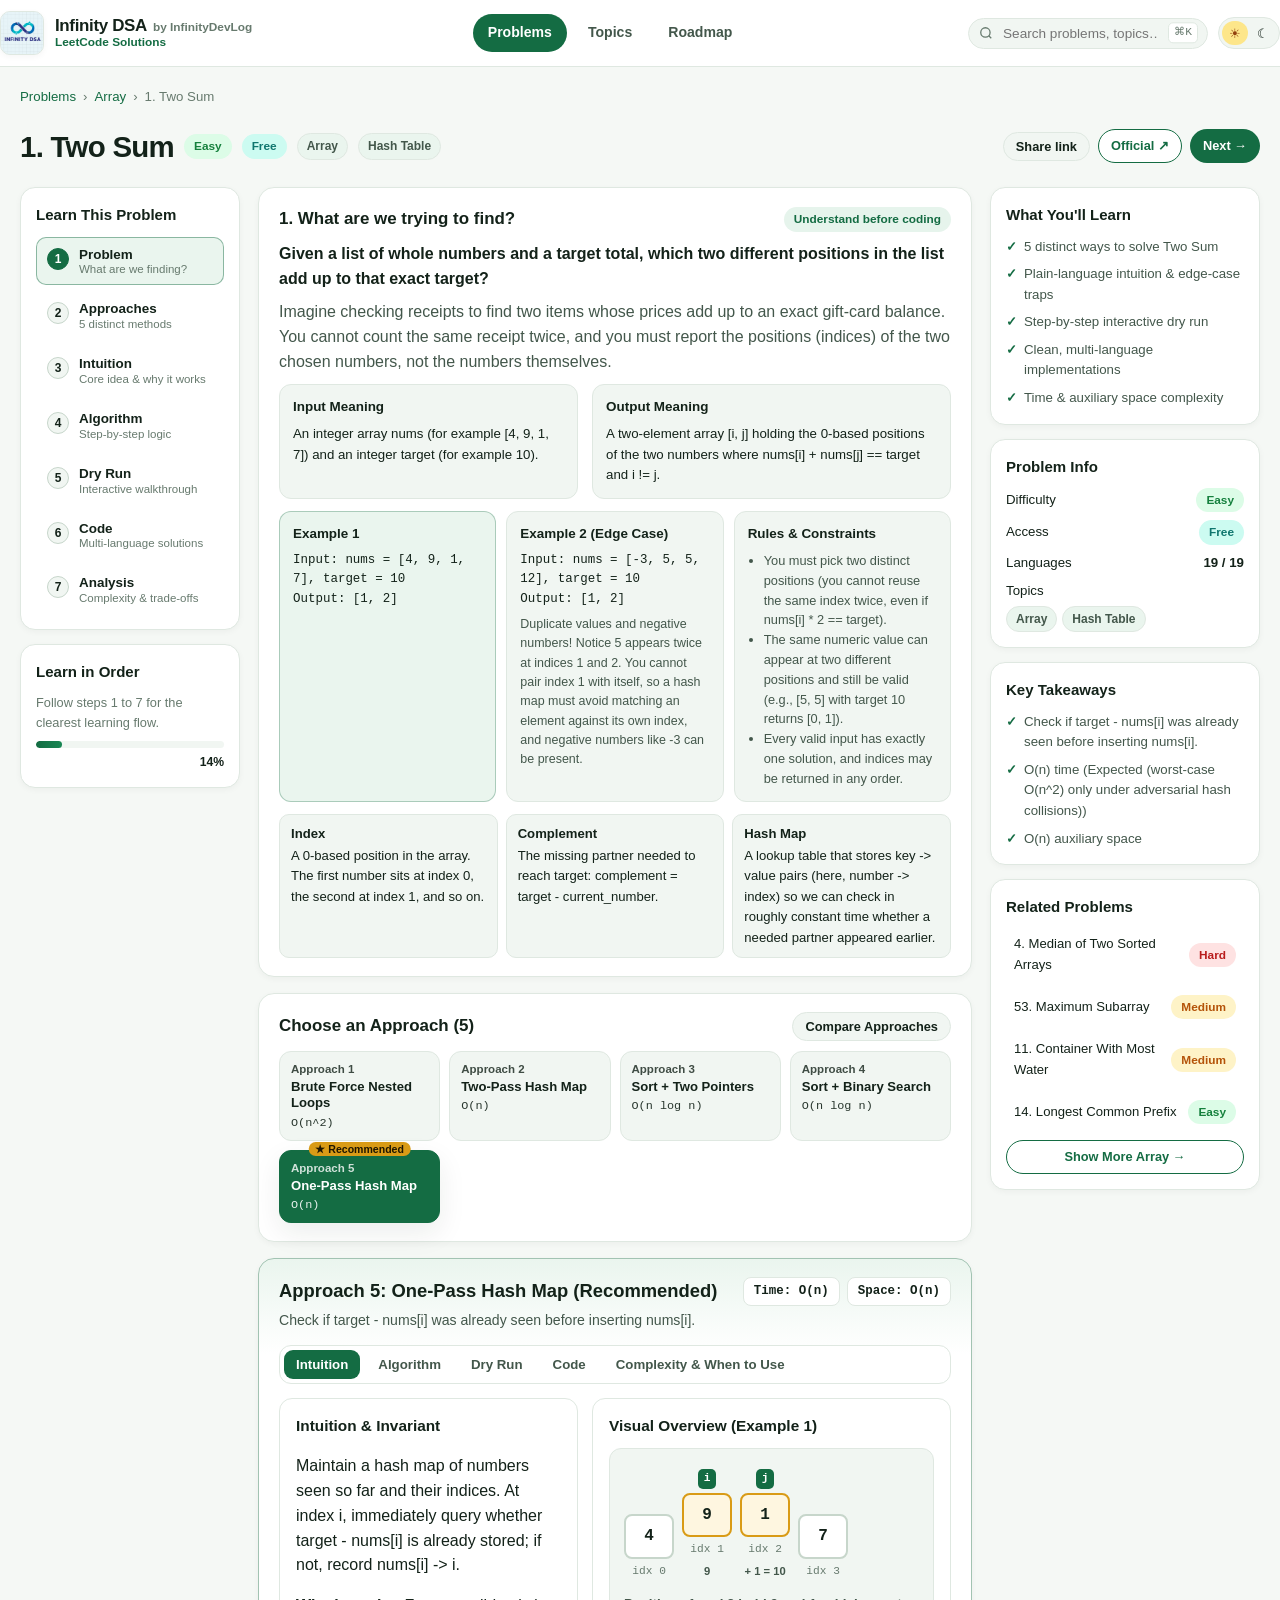
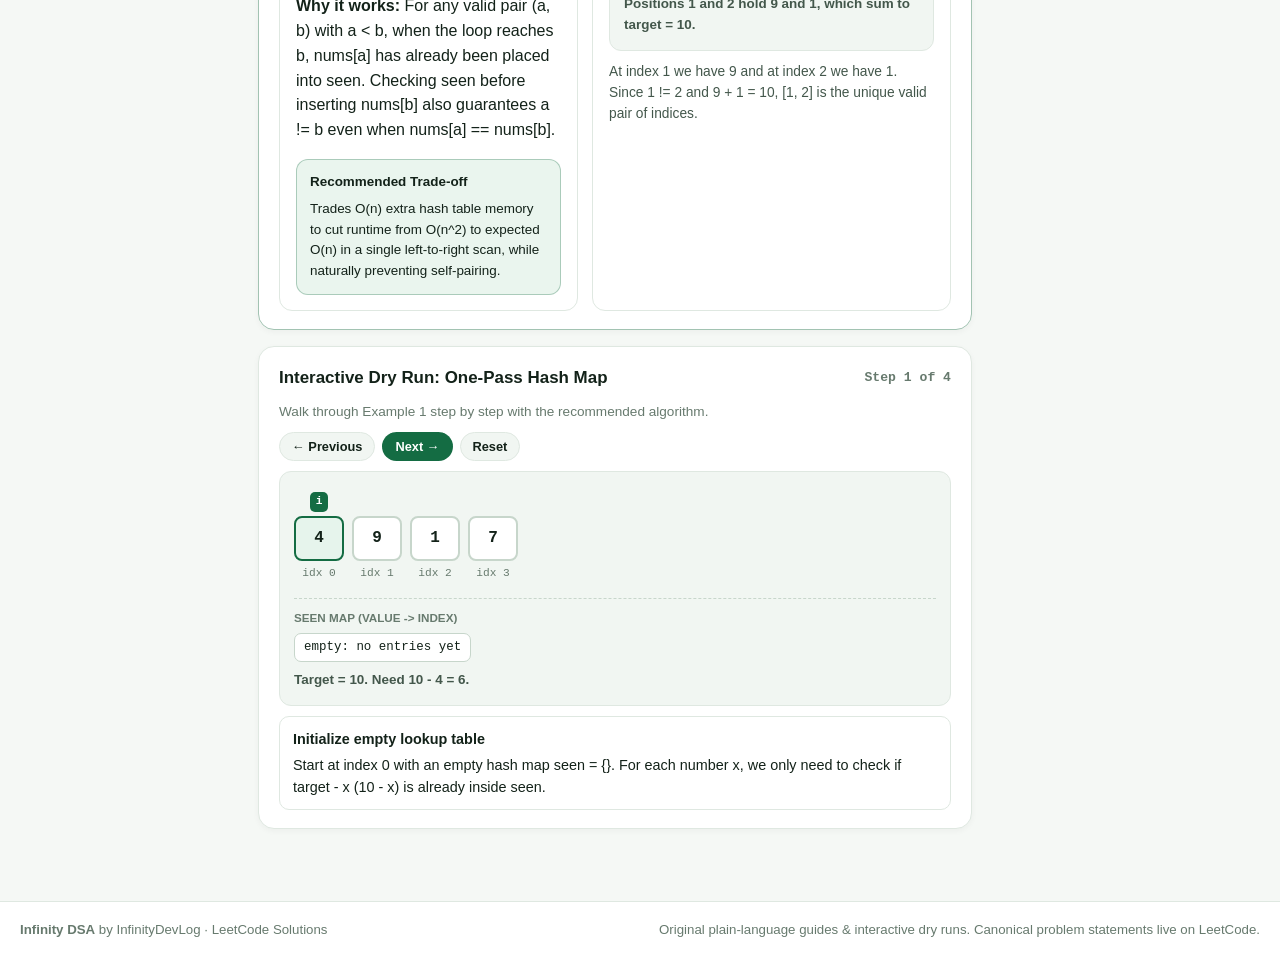
==== commit f94aeebf: "Exclude dev-only Python scripts via .gitattributes, clarify static setup, and add official logo" ====
--- a/problem.html
+++ b/problem.html
@@ -6,7 +6,7 @@
   <title>Problem Guide — Infinity DSA | LeetCode Solutions by InfinityDevLog</title>
   <meta name="description" content="Interactive LeetCode problem guide on Infinity DSA by InfinityDevLog — plain-language intuition, diagrams, dry runs, approach comparisons, and multi-language solutions.">
   <meta name="author" content="InfinityDevLog">
-  <link rel="icon" type="image/svg+xml" href="data:image/svg+xml,%3Csvg xmlns='http://www.w3.org/2000/svg' viewBox='0 0 24 24' fill='none' stroke='%23146c43' stroke-width='2.4'%3E%3Cpath d='M8 8l-4 4 4 4M16 8l4 4-4 4M13 6l-2 12'/%3E%3C/svg%3E">
+  <link rel="icon" type="image/png" href="assets/infinity-dsa-logo.png">
   <link rel="stylesheet" href="css/styles.css">
   <script src="js/theme.js"></script>
 </head>
@@ -14,7 +14,9 @@
   <header class="site-header">
     <div class="container header-inner">
       <a class="brand" href="index.html" aria-label="Infinity DSA Home">
-        <span class="brand-mark" aria-hidden="true">&lt;/&gt;</span>
+        <span class="brand-mark">
+          <img src="assets/infinity-dsa-logo.png" alt="Infinity DSA official logo" width="44" height="44">
+        </span>
         <span class="brand-text">
           <span class="brand-title-row">
             <span class="brand-name">Infinity DSA</span>
--- a/css/styles.css
+++ b/css/styles.css
@@ -130,17 +130,22 @@
 .brand:hover { text-decoration: none; }
 
 .brand-mark {
-  width: 38px;
-  height: 38px;
+  width: 44px;
+  height: 44px;
   border-radius: 10px;
-  background: linear-gradient(135deg, #146c43, #198754);
-  color: #fff;
+  background: #eaf4f8;
+  border: 1px solid var(--border);
   display: grid;
   place-items: center;
-  font-weight: 800;
-  font-family: var(--font-mono);
-  font-size: 0.92rem;
+  overflow: hidden;
+  flex-shrink: 0;
   box-shadow: var(--shadow-sm);
+}
+.brand-mark img {
+  width: 100%;
+  height: 100%;
+  object-fit: cover;
+  display: block;
 }
 
 .brand-text { display: flex; flex-direction: column; line-height: 1.15; }
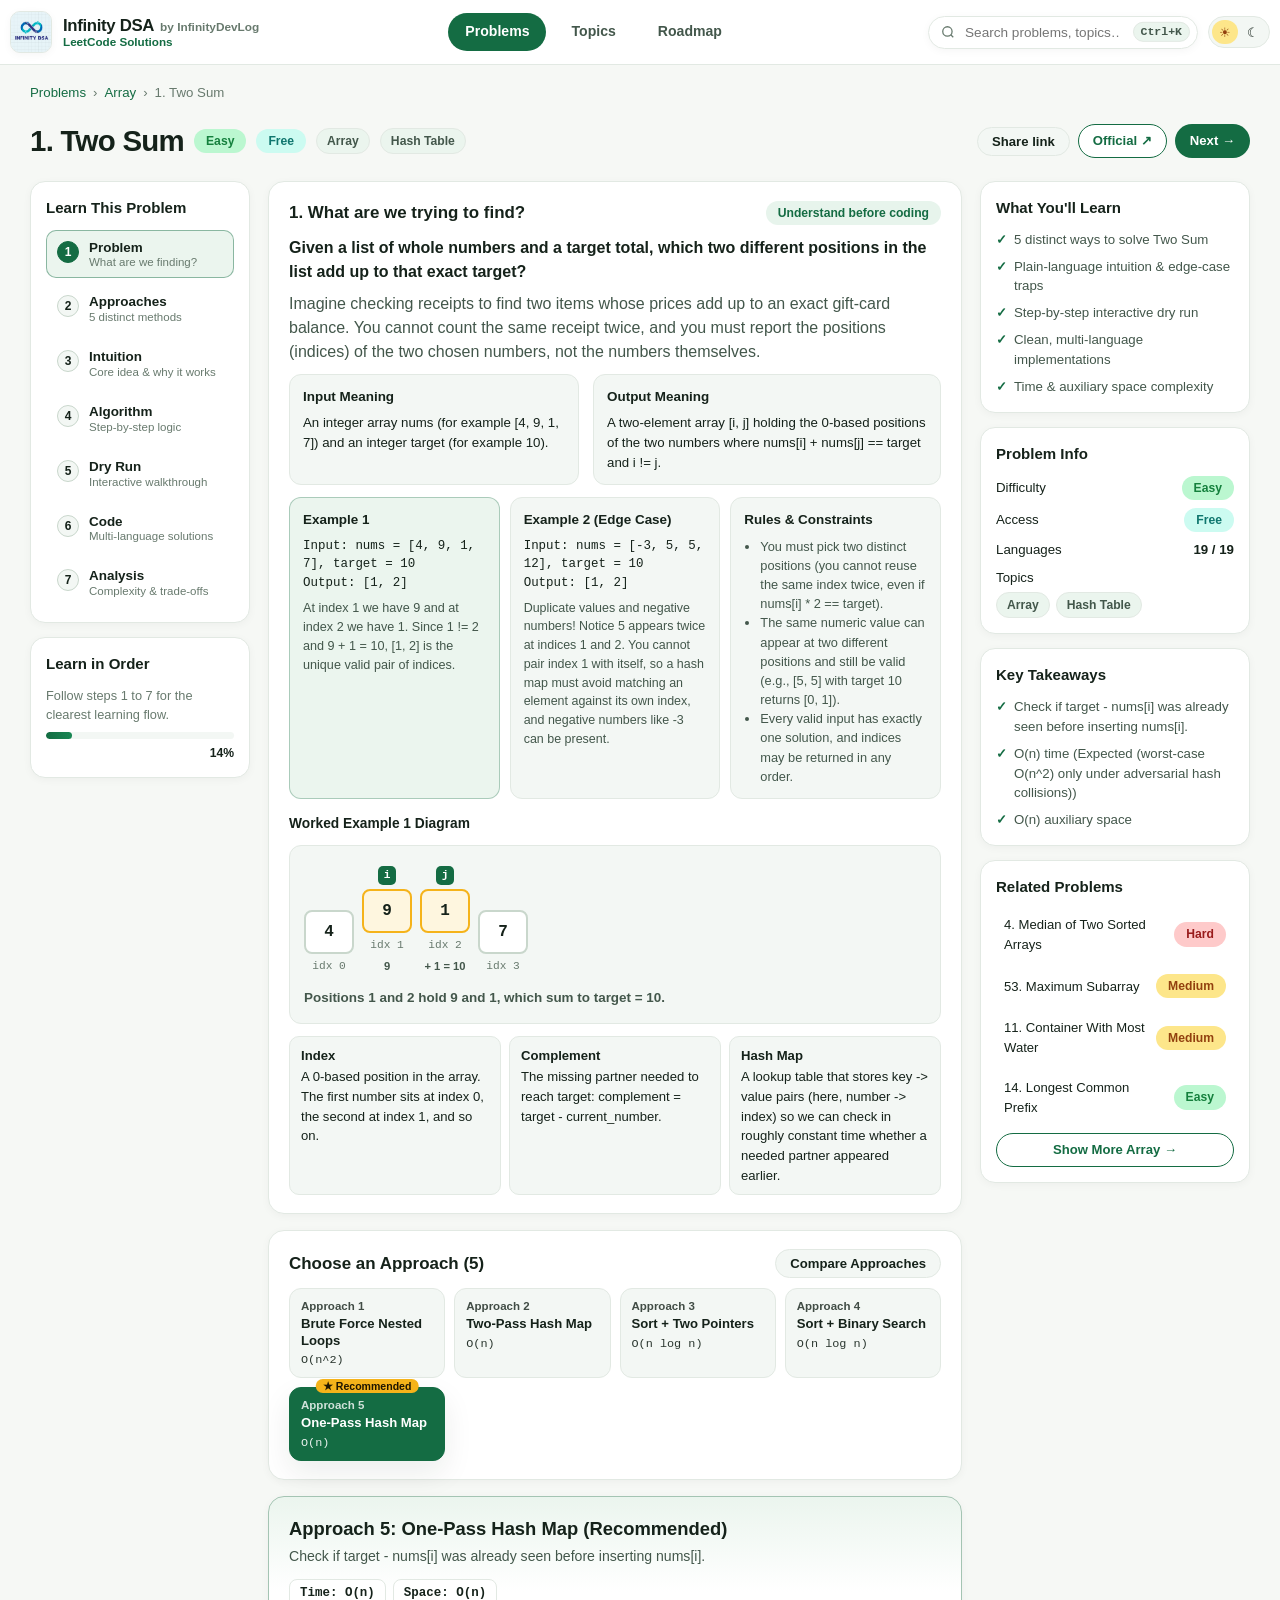
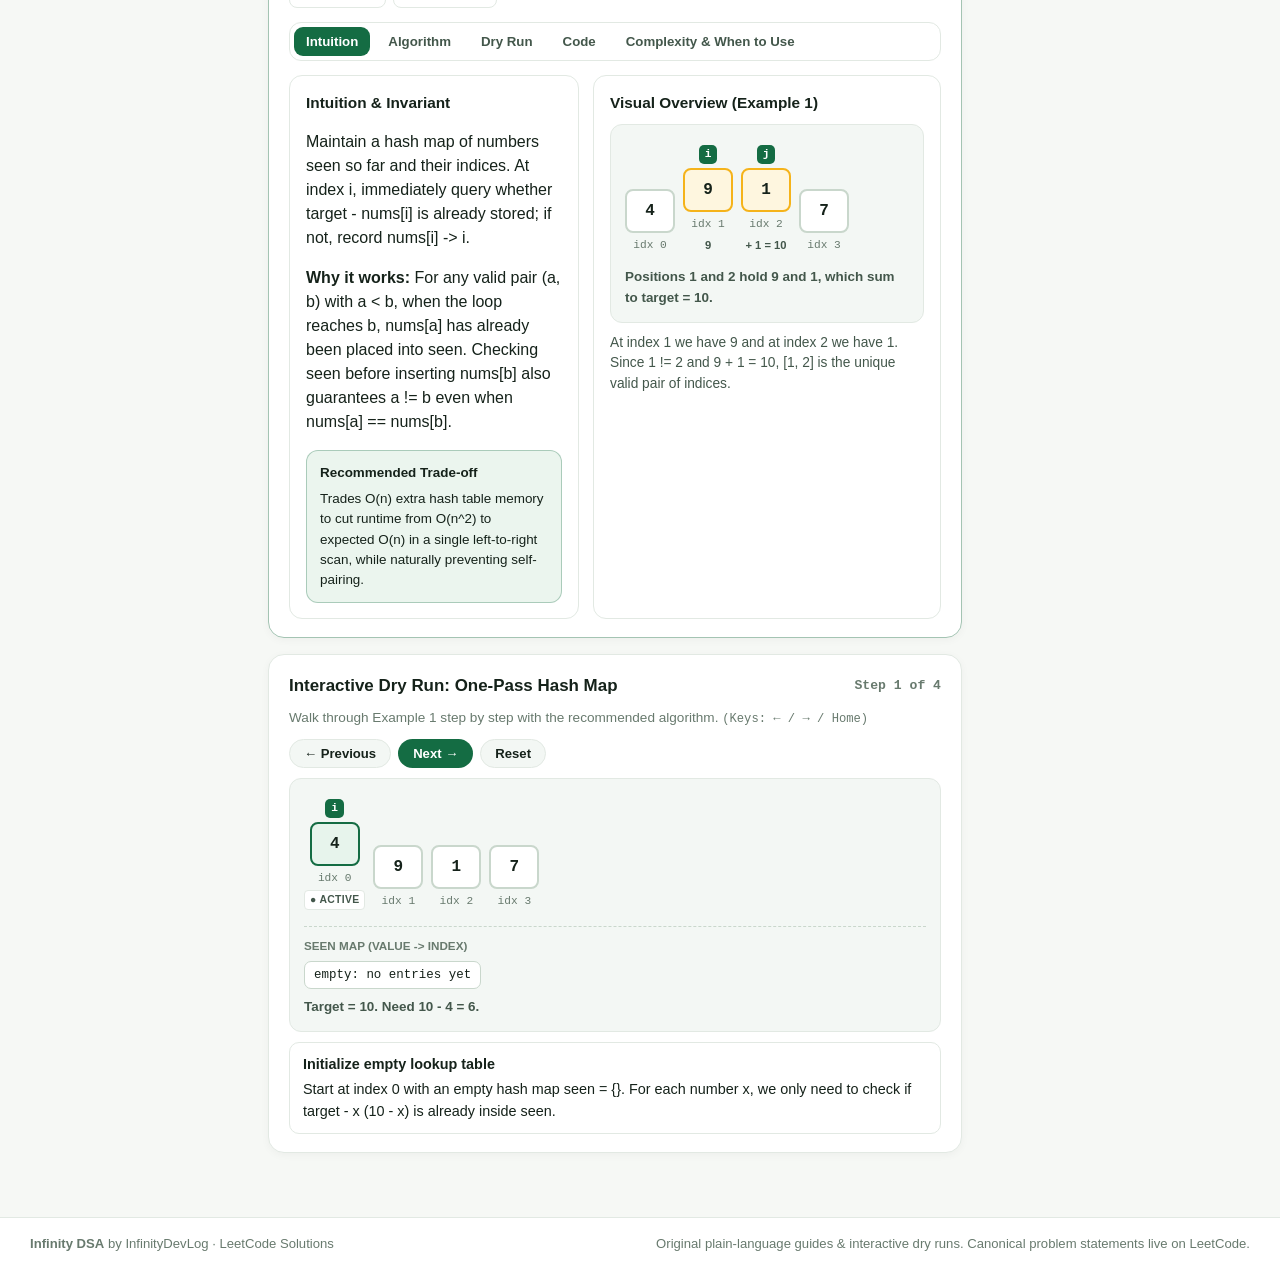
==== commit 4cb98655: "Add worked-example and per-approach diagrams across all 10 guides and verify all interactive control" ====
--- a/problem.html
+++ b/problem.html
@@ -28,8 +28,8 @@
 
       <nav class="nav-pills" aria-label="Primary">
         <a class="nav-pill active" href="index.html#catalog">Problems</a>
-        <a class="nav-pill" href="index.html#topics">Topics</a>
-        <a class="nav-pill" href="index.html#roadmap">Roadmap</a>
+        <a class="nav-pill" href="index.html?focus=topics#catalog">Topics</a>
+        <a class="nav-pill" href="index.html?status=available#catalog">Roadmap</a>
       </nav>
 
       <div class="header-right">
--- a/css/styles.css
+++ b/css/styles.css
@@ -1,27 +1,27 @@
 /* Infinity DSA — LeetCode Solutions by InfinityDevLog */
 :root {
   color-scheme: light;
-  --bg: #f5f8f5;
+  --bg: #f6f8f5;
   --surface: #ffffff;
-  --surface-alt: #f1f6f2;
-  --surface-tint: #eaf5ee;
-  --border: #dfe8e1;
-  --border-strong: #c7d6cb;
-  --text: #132219;
+  --surface-alt: #f3f7f4;
+  --surface-tint: #ebf5ee;
+  --border: #e2e9e3;
+  --border-strong: #c9d7cc;
+  --text: #15221a;
   --text-secondary: #43574b;
-  --muted: #677a6e;
+  --muted: #687a6e;
   --accent: #146c43;
   --accent-bright: #198754;
-  --accent-hover: #0f5434;
-  --accent-soft: #e6f4ec;
-  --gold: #d99b16;
-  --gold-soft: #fef6e0;
+  --accent-hover: #0e5232;
+  --accent-soft: #e7f4ec;
+  --gold: #f5b31a;
+  --gold-soft: #fef6df;
   --easy: #15803d;
-  --easy-bg: #dcfce7;
-  --medium: #b45309;
-  --medium-bg: #fef3c7;
-  --hard: #b91c1c;
-  --hard-bg: #fee2e2;
+  --easy-bg: #bbf7d0;
+  --medium: #92400e;
+  --medium-bg: #fde68a;
+  --hard: #991b1b;
+  --hard-bg: #fecaca;
   --premium: #7e22ce;
   --premium-bg: #f3e8ff;
   --free: #0f766e;
@@ -29,11 +29,8 @@
   --code-bg: #0f1722;
   --code-text: #e6edf3;
   --code-border: #1e293b;
-  --shadow-sm: 0 2px 6px rgba(19, 34, 25, 0.04);
-  --shadow-md: 0 10px 28px rgba(19, 34, 25, 0.08);
-  --radius-sm: 8px;
-  --radius-md: 12px;
-  --radius-lg: 16px;
+  --shadow-sm: 0 2px 8px rgba(19, 34, 25, 0.04);
+  --shadow-md: 0 12px 30px rgba(19, 34, 25, 0.08);
   --font-sans: "Inter", -apple-system, BlinkMacSystemFont, "Segoe UI", Roboto, sans-serif;
   --font-mono: "JetBrains Mono", "Fira Code", ui-monospace, SFMono-Regular, Menlo, Consolas, monospace;
 }
@@ -52,15 +49,15 @@
   --accent: #22c55e;
   --accent-bright: #34d399;
   --accent-hover: #16a34a;
-  --accent-soft: rgba(34, 197, 94, 0.15);
+  --accent-soft: rgba(34, 197, 94, 0.16);
   --gold: #fbbf24;
   --gold-soft: rgba(251, 191, 36, 0.16);
   --easy: #4ade80;
-  --easy-bg: rgba(74, 222, 128, 0.16);
+  --easy-bg: rgba(74, 222, 128, 0.18);
   --medium: #fbbf24;
-  --medium-bg: rgba(251, 191, 36, 0.16);
+  --medium-bg: rgba(251, 191, 36, 0.18);
   --hard: #f87171;
-  --hard-bg: rgba(248, 113, 113, 0.16);
+  --hard-bg: rgba(248, 113, 113, 0.18);
   --premium: #c084fc;
   --premium-bg: rgba(192, 132, 252, 0.16);
   --free: #2dd4bf;
@@ -80,7 +77,7 @@
   font-family: var(--font-sans);
   background: var(--bg);
   color: var(--text);
-  line-height: 1.55;
+  line-height: 1.5;
   -webkit-font-smoothing: antialiased;
   min-height: 100vh;
   display: flex;
@@ -95,17 +92,17 @@
 
 .container {
   width: 100%;
-  max-width: 1320px;
+  max-width: 1260px;
   margin: 0 auto;
   padding: 0 20px;
 }
 
-/* Top Navbar matching reference UI */
+/* Top Navigation Bar matching mockup */
 .site-header {
   position: sticky;
   top: 0;
   z-index: 50;
-  background: color-mix(in srgb, var(--surface) 92%, transparent);
+  background: color-mix(in srgb, var(--surface) 94%, transparent);
   backdrop-filter: blur(12px);
   border-bottom: 1px solid var(--border);
 }
@@ -115,7 +112,7 @@
   align-items: center;
   justify-content: space-between;
   gap: 16px;
-  min-height: 66px;
+  min-height: 64px;
   padding: 8px 0;
 }
 
@@ -130,8 +127,8 @@
 .brand:hover { text-decoration: none; }
 
 .brand-mark {
-  width: 44px;
-  height: 44px;
+  width: 42px;
+  height: 42px;
   border-radius: 10px;
   background: #eaf4f8;
   border: 1px solid var(--border);
@@ -150,64 +147,56 @@
 
 .brand-text { display: flex; flex-direction: column; line-height: 1.15; }
 .brand-title-row { display: flex; align-items: baseline; gap: 6px; flex-wrap: wrap; }
-.brand-name { font-size: 1.06rem; font-weight: 800; letter-spacing: -0.02em; }
+.brand-name { font-size: 1.05rem; font-weight: 800; letter-spacing: -0.02em; }
 .brand-credit { font-size: 0.74rem; font-weight: 600; color: var(--muted); }
-.brand-subtitle { font-size: 0.74rem; font-weight: 700; color: var(--accent); }
+.brand-subtitle { font-size: 0.73rem; font-weight: 700; color: var(--accent); }
 
 .nav-pills {
   display: flex;
   align-items: center;
-  gap: 6px;
-}
-
+  gap: 8px;
+}
 .nav-pill {
-  padding: 7px 14px;
+  padding: 7px 16px;
   border-radius: 999px;
   font-size: 0.88rem;
-  font-weight: 650;
+  font-weight: 700;
   color: var(--text-secondary);
   border: 1px solid transparent;
-  background: transparent;
-  transition: background 0.15s ease, color 0.15s ease;
-}
-.nav-pill:hover {
-  background: var(--surface-alt);
-  color: var(--text);
-  text-decoration: none;
-}
-.nav-pill.active {
-  background: var(--accent);
-  color: #fff;
-}
-[data-theme="dark"] .nav-pill.active { color: #051b0e; }
+  transition: background 0.14s ease, color 0.14s ease;
+}
+.nav-pill:hover { background: var(--surface-alt); color: var(--text); text-decoration: none; }
+.nav-pill.active { background: var(--accent); color: #fff; }
+[data-theme="dark"] .nav-pill.active { color: #052e16; }
 
 .header-right {
   display: flex;
   align-items: center;
   gap: 10px;
 }
-
 .header-search {
   position: relative;
-  width: 240px;
+  display: flex;
+  align-items: center;
+  width: 270px;
 }
 .header-search input {
   width: 100%;
-  padding: 7px 36px 7px 34px;
+  padding: 8px 64px 8px 36px;
   border-radius: 999px;
   border: 1px solid var(--border);
-  background: var(--surface-alt);
+  background: var(--surface);
   font-size: 0.85rem;
   outline: none;
+  box-shadow: var(--shadow-sm);
 }
 .header-search input:focus {
   border-color: var(--accent);
-  background: var(--surface);
   box-shadow: 0 0 0 3px var(--accent-soft);
 }
 .header-search .search-ico {
   position: absolute;
-  left: 11px;
+  left: 13px;
   top: 50%;
   transform: translateY(-50%);
   color: var(--muted);
@@ -216,20 +205,21 @@
 }
 .kbd-hint {
   position: absolute;
-  right: 10px;
+  right: 8px;
   top: 50%;
   transform: translateY(-50%);
-  font-size: 0.7rem;
+  font-size: 0.72rem;
+  font-weight: 700;
   font-family: var(--font-mono);
-  color: var(--muted);
-  background: var(--surface);
-  border: 1px solid var(--border);
-  padding: 1px 5px;
-  border-radius: 5px;
+  color: var(--text-secondary);
+  background: var(--surface-tint);
+  border: 1px solid var(--border);
+  padding: 2px 7px;
+  border-radius: 999px;
+  line-height: 1.25;
   pointer-events: none;
 }
 
-/* Sun/Moon dual pill toggle matching mockup */
 .theme-pill {
   display: inline-flex;
   align-items: center;
@@ -246,188 +236,182 @@
   display: grid;
   place-items: center;
   font-size: 0.82rem;
-  transition: background 0.15s ease;
-}
-[data-theme="light"] .theme-pill .sun-slot {
-  background: #fde68a;
-  color: #92400e;
-}
-[data-theme="dark"] .theme-pill .moon-slot {
-  background: var(--accent);
-  color: #052e16;
-}
-
-.main-content { flex: 1; padding: 20px 0 56px; }
-
-/* Homepage Hero Banner matching Image 1 */
-.hero-banner {
+}
+[data-theme="light"] .theme-pill .sun-slot { background: #fde68a; color: #92400e; }
+[data-theme="dark"] .theme-pill .moon-slot { background: var(--accent); color: #052e16; }
+
+.avatar-btn {
+  width: 34px;
+  height: 34px;
+  border-radius: 999px;
+  border: 1px solid var(--border);
+  background: var(--surface);
+  color: var(--text-secondary);
+  display: grid;
+  place-items: center;
+}
+.avatar-btn:hover { border-color: var(--accent); color: var(--accent); text-decoration: none; }
+
+.main-content { flex: 1; padding: 18px 0 48px; }
+
+/* Landing Page Visual Hero Banner matching screenshot */
+.landing-hero {
   position: relative;
+  height: 270px;
+  border-radius: 20px;
   overflow: hidden;
-  border-radius: 20px;
-  border: 1px solid var(--border);
-  background: linear-gradient(135deg, #f9fbf8 0%, #eaf5ee 58%, #dff1e5 100%);
-  padding: 28px 32px;
-  margin-bottom: 20px;
+  border: 1px solid var(--border);
+  background: linear-gradient(125deg, #f9fbf8 0%, #eef6ef 48%, #d7ecdc 100%);
+  box-shadow: var(--shadow-md);
+  margin-bottom: 18px;
   display: grid;
-  grid-template-columns: 1.15fr 1fr;
-  gap: 28px;
-  align-items: center;
-  box-shadow: var(--shadow-md);
-}
-[data-theme="dark"] .hero-banner {
-  background: linear-gradient(135deg, #0e1913 0%, #13271c 58%, #163324 100%);
-}
-.hero-waves {
+  grid-template-columns: 1fr 1.15fr;
+  align-items: center;
+}
+[data-theme="dark"] .landing-hero {
+  background: linear-gradient(125deg, #0d1811 0%, #12261b 55%, #163525 100%);
+}
+.hero-waves-svg {
   position: absolute;
   inset: 0;
+  width: 100%;
+  height: 100%;
   pointer-events: none;
-  opacity: 0.92;
-}
-.hero-left, .hero-right { position: relative; z-index: 2; }
-
-.hero-badge-row {
-  display: flex;
-  align-items: center;
-  gap: 8px;
-  flex-wrap: wrap;
-  margin-bottom: 12px;
-}
-.hero-tag {
-  display: inline-flex;
-  align-items: center;
-  gap: 6px;
-  padding: 4px 11px;
-  border-radius: 999px;
-  background: var(--surface);
-  border: 1px solid var(--border);
-  font-size: 0.76rem;
-  font-weight: 700;
-  color: var(--accent);
-}
-
-.hero-left h1 {
-  margin: 0 0 10px;
-  font-size: clamp(1.55rem, 2.6vw, 2.2rem);
-  line-height: 1.18;
-  letter-spacing: -0.03em;
-}
-.hero-left p {
-  margin: 0 0 16px;
-  color: var(--text-secondary);
-  max-width: 56ch;
-  font-size: 0.96rem;
-}
-
-.hero-metrics {
-  display: flex;
-  flex-wrap: wrap;
-  gap: 10px;
-}
-.metric-pill {
-  background: color-mix(in srgb, var(--surface) 88%, transparent);
-  border: 1px solid var(--border);
-  border-radius: 12px;
-  padding: 8px 13px;
-  backdrop-filter: blur(6px);
-}
-.metric-pill strong {
-  display: block;
-  font-size: 1.12rem;
-  font-weight: 800;
-  color: var(--text);
-}
-.metric-pill span {
-  font-size: 0.72rem;
-  color: var(--muted);
-  font-weight: 600;
-}
-
-/* Laptop / Code preview card in Hero */
-.hero-preview {
-  background: #0f1722;
-  color: #e6edf3;
-  border-radius: 16px;
-  border: 1px solid #263547;
-  box-shadow: 0 18px 40px rgba(12, 34, 22, 0.24);
-  overflow: hidden;
-}
-.preview-bar {
-  display: flex;
-  align-items: center;
-  justify-content: space-between;
-  padding: 9px 14px;
-  background: #162130;
-  border-bottom: 1px solid #243347;
-  font-size: 0.75rem;
-  color: #94a3b8;
-}
-.dots { display: flex; gap: 6px; }
-.dots i { width: 9px; height: 9px; border-radius: 50%; display: block; }
-.preview-body {
-  display: grid;
-  grid-template-columns: 1.25fr 0.95fr;
-  gap: 1px;
-  background: #243347;
-}
-.preview-code {
-  background: #0f1722;
-  padding: 13px 14px;
-  font-family: var(--font-mono);
-  font-size: 0.74rem;
-  line-height: 1.5;
-  margin: 0;
-  overflow-x: auto;
-  color: #dbeafe;
-}
-.preview-exec {
-  background: #131d2b;
-  padding: 13px 14px;
-  display: flex;
-  flex-direction: column;
-  gap: 9px;
-  font-size: 0.76rem;
-}
-.exec-ok { color: #4ade80; font-weight: 700; display: flex; align-items: center; gap: 5px; }
-.exec-cells { display: flex; gap: 5px; }
-.exec-cell {
-  width: 28px;
-  height: 28px;
-  border-radius: 6px;
-  border: 1px solid #334155;
+}
+
+.hero-left-stage {
+  position: relative;
+  height: 100%;
+  z-index: 2;
+}
+.float-tile {
+  position: absolute;
+  width: 56px;
+  height: 56px;
+  border-radius: 14px;
+  background: rgba(255, 255, 255, 0.94);
+  border: 1px solid rgba(255, 255, 255, 0.9);
+  box-shadow: 0 12px 26px rgba(15, 58, 35, 0.14);
   display: grid;
   place-items: center;
+}
+[data-theme="dark"] .float-tile {
+  background: rgba(22, 38, 29, 0.92);
+  border-color: var(--border-strong);
+}
+.tile-code { top: 28px; left: 252px; }
+.tile-tree { top: 88px; left: 145px; }
+.tile-layers { top: 145px; left: 245px; }
+.tile-bars { top: 192px; left: 345px; }
+
+.hero-laptop-stage {
+  position: relative;
+  height: 100%;
+  display: flex;
+  align-items: center;
+  justify-content: center;
+  z-index: 2;
+  padding: 0 28px 0 42px;
+}
+.tile-screen-code { top: 82px; left: 6px; width: 52px; height: 52px; z-index: 4; }
+.tile-bulb { top: 16px; right: 20px; width: 58px; height: 58px; z-index: 4; }
+.tile-right-bars { bottom: 16px; right: 20px; width: 56px; height: 56px; z-index: 4; }
+
+.laptop-link {
+  display: flex;
+  flex-direction: column;
+  align-items: center;
+  max-width: 100%;
+  text-decoration: none;
+  transition: transform 0.18s ease;
+}
+.laptop-link:hover { transform: translateY(-2px); text-decoration: none; }
+
+.laptop-bezel {
+  background: #1a212b;
+  border-radius: 13px 13px 4px 4px;
+  padding: 9px 9px 8px;
+  border: 2px solid #cbd5e1;
+  box-shadow: 0 18px 36px rgba(10, 34, 20, 0.34);
+  width: 420px;
+  max-width: 100%;
+}
+.laptop-screen {
+  background: #101824;
+  border-radius: 6px;
+  display: grid;
+  grid-template-columns: 1.3fr 0.95fr;
+  overflow: hidden;
+  border: 1px solid #263244;
+}
+.laptop-editor {
+  padding: 9px 11px;
+  border-right: 1px solid #222f40;
+}
+.win-dots { display: flex; gap: 5px; margin-bottom: 6px; }
+.win-dots i { width: 7px; height: 7px; border-radius: 50%; display: block; }
+.laptop-code {
+  margin: 0;
   font-family: var(--font-mono);
-  font-weight: 700;
-  background: #1e293b;
-}
-.exec-cell.hit {
-  background: #f59e0b;
-  color: #0f172a;
-  border-color: #fbbf24;
-}
-
-/* Catalog Card + Table matching Image 1 */
+  font-size: 0.65rem;
+  line-height: 1.48;
+  color: #e2e8f0;
+  white-space: pre;
+}
+.laptop-code .kw { color: #f472b6; }
+.laptop-code .fn { color: #60a5fa; }
+
+.laptop-exec {
+  padding: 10px 11px;
+  background: #151e2c;
+  color: #e2e8f0;
+  display: flex;
+  flex-direction: column;
+  gap: 6px;
+  font-size: 0.68rem;
+}
+.exec-heading { font-weight: 700; color: #f8fafc; font-size: 0.72rem; }
+.exec-stat { display: flex; align-items: center; gap: 5px; color: #cbd5e1; }
+.exec-stat .chk {
+  width: 14px; height: 14px; border-radius: 50%;
+  background: #22c55e; color: #052e16; font-weight: 900;
+  display: grid; place-items: center; font-size: 0.6rem;
+}
+.exec-array { display: flex; gap: 5px; margin-top: 4px; }
+.arr-cell {
+  width: 26px; height: 26px; border-radius: 5px;
+  border: 1px solid #475569; background: #1e293b;
+  display: grid; place-items: center;
+  font-family: var(--font-mono); font-weight: 700; font-size: 0.72rem;
+}
+.arr-cell.active { background: #f5b31a; border-color: #fde047; color: #111827; }
+.exec-target { font-size: 0.68rem; color: #cbd5e1; margin-top: 2px; }
+
+.laptop-base {
+  width: 458px;
+  max-width: 100%;
+  height: 11px;
+  background: linear-gradient(180deg, #e2e8f0 0%, #94a3b8 100%);
+  border-radius: 2px 2px 12px 12px;
+  box-shadow: 0 6px 14px rgba(10, 34, 20, 0.25);
+}
+
+/* Catalog White Card matching screenshot */
 .catalog-panel {
   background: var(--surface);
   border: 1px solid var(--border);
-  border-radius: 18px;
+  border-radius: 16px;
   box-shadow: var(--shadow-sm);
   overflow: hidden;
 }
 
 .catalog-toolbar {
-  padding: 16px 20px;
+  padding: 15px 20px;
   border-bottom: 1px solid var(--border);
   display: flex;
-  flex-direction: column;
-  gap: 12px;
-}
-
-.toolbar-top {
-  display: flex;
   align-items: center;
   justify-content: space-between;
-  gap: 12px;
+  gap: 10px;
   flex-wrap: wrap;
 }
 
@@ -437,12 +421,11 @@
   gap: 6px;
   flex-wrap: wrap;
 }
-
 .seg-btn {
   padding: 7px 14px;
   border-radius: 999px;
   border: 1px solid var(--border);
-  background: var(--surface-alt);
+  background: var(--surface);
   color: var(--text-secondary);
   font-size: 0.84rem;
   font-weight: 700;
@@ -459,64 +442,19 @@
 .dropdown-row {
   display: flex;
   align-items: center;
-  gap: 8px;
+  gap: 7px;
   flex-wrap: wrap;
 }
 .dropdown-row select {
-  padding: 7px 11px;
+  padding: 7px 10px;
   border-radius: 10px;
   border: 1px solid var(--border);
   background: var(--surface);
-  font-size: 0.84rem;
+  font-size: 0.82rem;
   font-weight: 600;
-}
-
-.search-strip {
-  display: flex;
-  align-items: center;
-  justify-content: space-between;
-  gap: 10px;
-  flex-wrap: wrap;
-}
-.search-input-wrap {
-  position: relative;
-  flex: 1;
-  min-width: 240px;
-}
-.search-input-wrap input {
-  width: 100%;
-  padding: 9px 14px 9px 38px;
-  border-radius: 10px;
-  border: 1px solid var(--border);
-  background: var(--surface-alt);
-  outline: none;
-}
-.search-input-wrap input:focus {
-  border-color: var(--accent);
-  background: var(--surface);
-  box-shadow: 0 0 0 3px var(--accent-soft);
-}
-.search-input-wrap .search-ico {
-  position: absolute;
-  left: 12px;
-  top: 50%;
-  transform: translateY(-50%);
-  color: var(--muted);
-  display: flex;
-}
-
-.results-bar {
-  padding: 10px 20px;
-  background: var(--surface-alt);
-  border-bottom: 1px solid var(--border);
-  display: flex;
-  align-items: center;
-  justify-content: space-between;
-  gap: 10px;
-  font-size: 0.82rem;
-  color: var(--muted);
-  flex-wrap: wrap;
-}
+  max-width: 132px;
+}
+#sortSelect { max-width: none; }
 
 /* Catalog Table */
 .catalog-table-wrap { overflow-x: auto; }
@@ -526,66 +464,73 @@
 }
 .catalog-table th {
   text-align: left;
-  padding: 12px 18px;
-  font-size: 0.78rem;
+  padding: 12px 22px;
+  font-size: 0.82rem;
   font-weight: 750;
-  color: var(--muted);
+  color: var(--text-secondary);
   border-bottom: 1px solid var(--border);
-  background: var(--surface);
+  background: var(--surface-alt);
   white-space: nowrap;
 }
 .catalog-table td {
-  padding: 13px 18px;
+  padding: 13px 22px;
   border-bottom: 1px solid var(--border);
   vertical-align: middle;
 }
+.catalog-table tbody tr.problem-row-link {
+  cursor: pointer;
+  transition: background 0.12s ease;
+}
 .catalog-table tbody tr:hover {
-  background: color-mix(in srgb, var(--surface-tint) 45%, transparent);
+  background: color-mix(in srgb, var(--surface-tint) 60%, transparent);
+}
+.catalog-table tbody tr.problem-row-link:hover .btn-outline-green {
+  background: var(--accent);
+  color: #fff;
+}
+[data-theme="dark"] .catalog-table tbody tr.problem-row-link:hover .btn-outline-green {
+  color: #052e16;
 }
 
 .problem-num {
   font-family: var(--font-mono);
-  font-size: 0.86rem;
+  font-size: 0.88rem;
   font-weight: 700;
-  color: var(--muted);
-}
-
-.problem-title-cell {
-  display: flex;
-  flex-direction: column;
-  gap: 3px;
+  color: var(--text-secondary);
+}
+
+.title-wrap {
+  display: flex;
+  align-items: center;
+  gap: 8px;
+  flex-wrap: wrap;
 }
 .problem-title-link {
   font-weight: 700;
   color: var(--text);
-  font-size: 0.95rem;
+  font-size: 0.94rem;
 }
 .problem-title-link:hover { color: var(--accent); }
-.sub-meta { display: flex; align-items: center; gap: 6px; flex-wrap: wrap; }
-
-.topic-list { display: flex; flex-wrap: wrap; gap: 5px; }
+
+.topic-list { display: flex; flex-wrap: wrap; gap: 6px; }
 .topic-chip {
-  padding: 3px 9px;
+  padding: 3px 10px;
   border-radius: 999px;
   background: var(--surface-tint);
   border: 1px solid var(--border);
   color: var(--text-secondary);
-  font-size: 0.75rem;
+  font-size: 0.76rem;
   font-weight: 650;
 }
-.topic-chip:hover {
-  border-color: var(--accent);
-  color: var(--accent);
-  text-decoration: none;
-}
+.topic-chip:hover { border-color: var(--accent); color: var(--accent); text-decoration: none; }
 
 .badge {
   display: inline-flex;
   align-items: center;
   gap: 4px;
-  padding: 3px 10px;
+  padding: 3px 12px;
   border-radius: 999px;
-  font-size: 0.74rem;
+  font-size: 0.76rem;
   font-weight: 750;
   white-space: nowrap;
 }
@@ -620,112 +565,74 @@
   border-color: var(--accent);
   color: var(--accent);
 }
-.btn-outline-green:hover {
-  background: var(--accent-soft);
-}
+.btn-outline-green:hover { background: var(--accent-soft); }
 .btn-secondary {
   background: var(--surface-alt);
   border-color: var(--border);
   color: var(--text);
 }
 .btn-secondary:hover { border-color: var(--border-strong); }
-.btn-sm { padding: 6px 12px; font-size: 0.8rem; border-radius: 999px; }
-
-.pagination {
-  padding: 16px 20px;
+.btn-sm { padding: 6px 14px; font-size: 0.82rem; border-radius: 999px; }
+
+.catalog-footer-bar {
+  padding: 13px 22px;
   display: flex;
   align-items: center;
   justify-content: space-between;
   gap: 12px;
   flex-wrap: wrap;
-}
-.page-buttons { display: flex; gap: 6px; flex-wrap: wrap; align-items: center; }
+  background: var(--surface-alt);
+}
+.catalog-meta-line {
+  display: flex;
+  align-items: center;
+  gap: 8px;
+  flex-wrap: wrap;
+  font-size: 0.82rem;
+  color: var(--muted);
+}
+.reset-link {
+  border: 0;
+  background: transparent;
+  color: var(--accent);
+  font-weight: 700;
+  padding: 0;
+  text-decoration: underline;
+}
+
+.pagination-controls { display: flex; align-items: center; gap: 6px; flex-wrap: wrap; }
 .page-btn {
-  min-width: 34px;
-  height: 34px;
-  padding: 0 10px;
+  min-width: 32px;
+  height: 32px;
+  padding: 0 9px;
   border-radius: 8px;
   border: 1px solid var(--border);
   background: var(--surface);
   font-weight: 700;
-  font-size: 0.84rem;
-}
-.page-btn.active {
-  background: var(--accent);
-  border-color: var(--accent);
-  color: #fff;
-}
+  font-size: 0.82rem;
+}
+.page-btn.active { background: var(--accent); border-color: var(--accent); color: #fff; }
 [data-theme="dark"] .page-btn.active { color: #052e16; }
 .page-btn:disabled { opacity: 0.45; cursor: not-allowed; }
 
-/* Completed Guides strip / Roadmap section */
-.completed-strip {
-  margin-bottom: 18px;
-  display: grid;
-  grid-template-columns: repeat(auto-fill, minmax(230px, 1fr));
-  gap: 10px;
-}
-.completed-mini {
-  background: var(--surface);
-  border: 1px solid var(--border);
-  border-radius: 13px;
-  padding: 13px 15px;
-  display: flex;
-  flex-direction: column;
-  gap: 6px;
-  color: var(--text);
-  transition: border-color 0.14s ease, transform 0.14s ease;
-}
-.completed-mini:hover {
-  border-color: var(--accent);
-  transform: translateY(-2px);
-  text-decoration: none;
-}
-
 /* ===========================
-   Problem Guide Page (Image 2 3-Column Interactive Layout)
+   Problem Guide Page (3-Column Interactive Layout)
    =========================== */
 .guide-topbar {
-  display: flex;
-  align-items: center;
-  justify-content: space-between;
-  gap: 12px;
-  flex-wrap: wrap;
-  margin-bottom: 16px;
+  display: flex; align-items: center; justify-content: space-between;
+  gap: 12px; flex-wrap: wrap; margin-bottom: 16px;
 }
 .breadcrumbs {
-  display: flex;
-  align-items: center;
-  gap: 7px;
-  font-size: 0.83rem;
-  color: var(--muted);
-  flex-wrap: wrap;
+  display: flex; align-items: center; gap: 7px;
+  font-size: 0.83rem; color: var(--muted); flex-wrap: wrap;
 }
 .guide-title-row {
-  display: flex;
-  align-items: center;
-  justify-content: space-between;
-  gap: 14px;
-  flex-wrap: wrap;
-  margin-bottom: 18px;
-}
-.guide-title-left {
-  display: flex;
-  align-items: center;
-  gap: 10px;
-  flex-wrap: wrap;
-}
-.guide-title-left h1 {
-  margin: 0;
-  font-size: clamp(1.35rem, 2.3vw, 1.85rem);
-  letter-spacing: -0.025em;
-}
-.guide-nav-actions {
-  display: flex;
-  align-items: center;
-  gap: 8px;
-  flex-wrap: wrap;
-}
+  display: flex; align-items: center; justify-content: space-between;
+  gap: 14px; flex-wrap: wrap; margin-bottom: 18px;
+}
+.guide-title-left { display: flex; align-items: center; gap: 10px; flex-wrap: wrap; }
+.guide-title-left h1 { margin: 0; font-size: clamp(1.35rem, 2.3vw, 1.85rem); letter-spacing: -0.025em; }
+.guide-nav-actions { display: flex; align-items: center; gap: 8px; flex-wrap: wrap; }
 
 .workspace-grid {
   display: grid;
@@ -733,36 +640,18 @@
   gap: 18px;
   align-items: start;
 }
+.left-rail, .center-stage, .right-rail { min-width: 0; }
 
 .sidebar-card {
-  background: var(--surface);
-  border: 1px solid var(--border);
-  border-radius: 15px;
-  padding: 15px;
-  box-shadow: var(--shadow-sm);
-  margin-bottom: 14px;
-}
-.sidebar-card h3 {
-  margin: 0 0 10px;
-  font-size: 0.94rem;
-  display: flex;
-  align-items: center;
-  gap: 7px;
-}
-
-/* Left Sidebar: 1-7 Learn This Problem */
+  background: var(--surface); border: 1px solid var(--border);
+  border-radius: 15px; padding: 15px; box-shadow: var(--shadow-sm); margin-bottom: 14px;
+}
+.sidebar-card h3 { margin: 0 0 10px; font-size: 0.94rem; display: flex; align-items: center; gap: 7px; }
+
 .step-rail { display: flex; flex-direction: column; gap: 6px; }
 .rail-btn {
-  display: flex;
-  align-items: flex-start;
-  gap: 10px;
-  width: 100%;
-  text-align: left;
-  padding: 9px 10px;
-  border-radius: 10px;
-  border: 1px solid transparent;
-  background: transparent;
-  transition: background 0.13s ease, border-color 0.13s ease;
+  display: flex; align-items: flex-start; gap: 10px; width: 100%; text-align: left;
+  padding: 9px 10px; border-radius: 10px; border: 1px solid transparent; background: transparent;
 }
 .rail-btn:hover { background: var(--surface-alt); }
 .rail-btn.active {
@@ -770,361 +659,176 @@
   border-color: color-mix(in srgb, var(--accent) 45%, transparent);
 }
 .rail-num {
-  width: 22px;
-  height: 22px;
-  border-radius: 999px;
-  background: var(--surface-alt);
-  border: 1px solid var(--border-strong);
-  display: grid;
-  place-items: center;
-  font-size: 0.75rem;
-  font-weight: 800;
-  flex-shrink: 0;
-  margin-top: 1px;
-}
-.rail-btn.active .rail-num {
-  background: var(--accent);
-  border-color: var(--accent);
-  color: #fff;
-}
+  width: 22px; height: 22px; border-radius: 999px; background: var(--surface-alt);
+  border: 1px solid var(--border-strong); display: grid; place-items: center;
+  font-size: 0.75rem; font-weight: 800; flex-shrink: 0; margin-top: 1px;
+}
+.rail-btn.active .rail-num { background: var(--accent); border-color: var(--accent); color: #fff; }
 [data-theme="dark"] .rail-btn.active .rail-num { color: #052e16; }
 .rail-text strong { display: block; font-size: 0.84rem; line-height: 1.25; }
 .rail-text small { display: block; font-size: 0.72rem; color: var(--muted); }
 
-.progress-track {
-  height: 7px;
-  background: var(--surface-alt);
-  border-radius: 999px;
-  overflow: hidden;
-  margin-top: 8px;
-}
-.progress-fill {
-  height: 100%;
-  background: linear-gradient(90deg, var(--accent), var(--accent-bright));
-  border-radius: 999px;
-  transition: width 0.25s ease;
-}
-
-/* Center Stage Cards */
+.progress-track { height: 7px; background: var(--surface-alt); border-radius: 999px; overflow: hidden; margin-top: 8px; }
+.progress-fill { height: 100%; background: linear-gradient(90deg, var(--accent), var(--accent-bright)); border-radius: 999px; }
+
 .stage-card {
-  background: var(--surface);
-  border: 1px solid var(--border);
-  border-radius: 16px;
-  padding: 18px 20px;
-  box-shadow: var(--shadow-sm);
-  margin-bottom: 16px;
-}
-.stage-card-header {
-  display: flex;
-  align-items: center;
-  justify-content: space-between;
-  gap: 12px;
-  margin-bottom: 10px;
-}
-.stage-card-header h2 {
-  margin: 0;
-  font-size: 1.06rem;
-  display: flex;
-  align-items: center;
-  gap: 8px;
-}
-
-.examples-3col {
-  display: grid;
-  grid-template-columns: repeat(3, minmax(0, 1fr));
-  gap: 10px;
-  margin-top: 12px;
-}
-.mini-example-card {
-  border-radius: 12px;
-  border: 1px solid var(--border);
-  background: var(--surface-alt);
-  padding: 12px 13px;
-}
-.mini-example-card.primary-ex {
-  background: var(--surface-tint);
-  border-color: color-mix(in srgb, var(--accent) 30%, transparent);
-}
+  background: var(--surface); border: 1px solid var(--border);
+  border-radius: 16px; padding: 18px 20px; box-shadow: var(--shadow-sm); margin-bottom: 16px;
+}
+.stage-card-header { display: flex; align-items: center; justify-content: space-between; gap: 12px; margin-bottom: 10px; }
+.stage-card-header h2 { margin: 0; font-size: 1.06rem; }
+
+.examples-3col { display: grid; grid-template-columns: repeat(3, minmax(0, 1fr)); gap: 10px; margin-top: 12px; }
+.mini-example-card { border-radius: 12px; border: 1px solid var(--border); background: var(--surface-alt); padding: 12px 13px; }
+.mini-example-card.primary-ex { background: var(--surface-tint); border-color: color-mix(in srgb, var(--accent) 30%, transparent); }
 .mini-example-card h4 { margin: 0 0 6px; font-size: 0.84rem; }
-.mini-example-card pre {
-  margin: 0;
-  font-family: var(--font-mono);
-  font-size: 0.78rem;
-  white-space: pre-wrap;
-}
-.mini-example-card ul {
-  margin: 0;
-  padding-left: 16px;
-  font-size: 0.8rem;
-  color: var(--text-secondary);
-}
-
-.glossary-grid {
-  display: grid;
-  grid-template-columns: repeat(auto-fill, minmax(200px, 1fr));
-  gap: 8px;
-  margin-top: 12px;
-}
-.glossary-item {
-  background: var(--surface-alt);
-  border: 1px solid var(--border);
-  border-radius: 10px;
-  padding: 9px 11px;
-  font-size: 0.82rem;
-}
+.mini-example-card pre { margin: 0; font-family: var(--font-mono); font-size: 0.78rem; white-space: pre-wrap; }
+.mini-example-card ul { margin: 0; padding-left: 16px; font-size: 0.8rem; color: var(--text-secondary); }
+
+.glossary-grid { display: grid; grid-template-columns: repeat(auto-fill, minmax(200px, 1fr)); gap: 8px; margin-top: 12px; }
+.glossary-item { background: var(--surface-alt); border: 1px solid var(--border); border-radius: 10px; padding: 9px 11px; font-size: 0.82rem; }
 .glossary-item strong { display: block; margin-bottom: 2px; }
 
-/* Approach Selector Strip (Image 2 "Choose an Approach") */
-.approach-cards-grid {
-  display: grid;
-  grid-template-columns: repeat(auto-fit, minmax(128px, 1fr));
-  gap: 9px;
-  margin-top: 10px;
-}
+.approach-cards-grid { display: grid; grid-template-columns: repeat(auto-fit, minmax(128px, 1fr)); gap: 9px; margin-top: 10px; }
 .approach-card-btn {
-  position: relative;
-  text-align: left;
-  padding: 11px 11px 10px;
-  border-radius: 12px;
-  border: 1px solid var(--border);
-  background: var(--surface-alt);
-  display: flex;
-  flex-direction: column;
-  gap: 4px;
-  transition: all 0.14s ease;
+  position: relative; text-align: left; padding: 11px 11px 10px; border-radius: 12px;
+  border: 1px solid var(--border); background: var(--surface-alt); display: flex; flex-direction: column; gap: 4px;
 }
 .approach-card-btn:hover { border-color: var(--accent); }
-.approach-card-btn.active {
-  background: var(--accent);
-  border-color: var(--accent);
-  color: #fff;
-  box-shadow: var(--shadow-md);
-}
+.approach-card-btn.active { background: var(--accent); border-color: var(--accent); color: #fff; box-shadow: var(--shadow-md); }
 [data-theme="dark"] .approach-card-btn.active { color: #052e16; }
 .approach-card-btn .rec-crown {
-  position: absolute;
-  top: -9px;
-  left: 50%;
-  transform: translateX(-50%);
-  background: var(--gold);
-  color: #1f1600;
-  font-size: 0.66rem;
-  font-weight: 800;
-  padding: 1px 7px;
-  border-radius: 999px;
-  white-space: nowrap;
+  position: absolute; top: -9px; left: 50%; transform: translateX(-50%);
+  background: var(--gold); color: #1f1600; font-size: 0.66rem; font-weight: 800;
+  padding: 1px 7px; border-radius: 999px; white-space: nowrap;
 }
 .approach-card-btn .ap-num { font-size: 0.72rem; font-weight: 750; opacity: 0.8; }
 .approach-card-btn .ap-name { font-size: 0.82rem; font-weight: 750; line-height: 1.25; }
 .approach-card-btn .ap-time { font-family: var(--font-mono); font-size: 0.74rem; opacity: 0.9; }
 
-/* Active Approach Detail Card & Sub-tabs */
 .approach-detail-card {
   background: linear-gradient(180deg, var(--surface-tint) 0%, var(--surface) 95px);
   border: 1px solid color-mix(in srgb, var(--accent) 30%, var(--border));
-  border-radius: 16px;
-  padding: 18px 20px;
-  box-shadow: var(--shadow-sm);
-}
-.approach-header {
-  display: flex;
-  align-items: flex-start;
-  justify-content: space-between;
-  gap: 12px;
-  flex-wrap: wrap;
-}
-.approach-header h2 {
-  margin: 0 0 4px;
-  font-size: 1.15rem;
-}
+  border-radius: 16px; padding: 18px 20px; box-shadow: var(--shadow-sm);
+}
+.approach-header { display: flex; align-items: flex-start; justify-content: space-between; gap: 12px; flex-wrap: wrap; }
+.approach-header h2 { margin: 0 0 4px; font-size: 1.15rem; }
 .complexity-pills { display: flex; gap: 7px; flex-wrap: wrap; }
-.cx-pill {
-  padding: 4px 10px;
-  border-radius: 8px;
-  background: var(--surface);
-  border: 1px solid var(--border);
-  font-family: var(--font-mono);
-  font-size: 0.78rem;
-  font-weight: 700;
-}
-
-.subtabs {
-  display: flex;
-  flex-wrap: wrap;
-  gap: 6px;
-  margin: 14px 0;
-  padding: 4px;
-  background: var(--surface);
-  border: 1px solid var(--border);
-  border-radius: 12px;
-}
-.subtab-btn {
-  padding: 7px 12px;
-  border-radius: 9px;
-  border: 0;
-  background: transparent;
-  font-size: 0.83rem;
-  font-weight: 700;
-  color: var(--text-secondary);
-}
+.cx-pill { padding: 4px 10px; border-radius: 8px; background: var(--surface); border: 1px solid var(--border); font-family: var(--font-mono); font-size: 0.78rem; font-weight: 700; }
+
+.subtabs { display: flex; flex-wrap: wrap; gap: 6px; margin: 14px 0; padding: 4px; background: var(--surface); border: 1px solid var(--border); border-radius: 12px; }
+.subtab-btn { padding: 7px 12px; border-radius: 9px; border: 0; background: transparent; font-size: 0.83rem; font-weight: 700; color: var(--text-secondary); }
 .subtab-btn:hover { background: var(--surface-alt); color: var(--text); }
 .subtab-btn.active { background: var(--accent); color: #fff; }
 [data-theme="dark"] .subtab-btn.active { color: #052e16; }
 
-.subpanel-grid {
-  display: grid;
-  grid-template-columns: 1fr 1.2fr;
-  gap: 14px;
-}
-.inner-box {
-  background: var(--surface);
-  border: 1px solid var(--border);
-  border-radius: 13px;
-  padding: 15px 16px;
-}
+.subpanel-grid { display: grid; grid-template-columns: 1fr 1.2fr; gap: 14px; }
+.inner-box { background: var(--surface); border: 1px solid var(--border); border-radius: 13px; padding: 15px 16px; }
 .inner-box h3 { margin: 0 0 8px; font-size: 0.96rem; }
 
-/* Diagram Stage */
-.diagram-stage {
-  background: var(--surface-alt);
-  border: 1px solid var(--border);
-  border-radius: 12px;
-  padding: 14px;
-  margin-top: 10px;
-}
+.diagram-stage { background: var(--surface-alt); border: 1px solid var(--border); border-radius: 12px; padding: 14px; margin-top: 10px; }
 .diagram-array-row { display: flex; flex-wrap: wrap; gap: 8px; align-items: flex-end; padding: 6px 0; }
 .cell-wrap { display: flex; flex-direction: column; align-items: center; gap: 4px; min-width: 50px; }
 .cell-pointers { display: flex; gap: 3px; min-height: 18px; }
-.pointer-tag {
-  padding: 1px 6px;
-  border-radius: 5px;
-  font-family: var(--font-mono);
-  font-size: 0.7rem;
-  font-weight: 750;
-  background: var(--accent);
-  color: #fff;
-}
+.pointer-tag { padding: 1px 6px; border-radius: 5px; font-family: var(--font-mono); font-size: 0.7rem; font-weight: 750; background: var(--accent); color: #fff; }
 [data-theme="dark"] .pointer-tag { color: #052e16; }
-.cell-box {
-  min-width: 50px;
-  padding: 8px 10px;
-  border-radius: 8px;
-  border: 2px solid var(--border-strong);
-  background: var(--surface);
-  text-align: center;
-  font-family: var(--font-mono);
-  font-weight: 750;
-}
+.cell-box { min-width: 50px; padding: 8px 10px; border-radius: 8px; border: 2px solid var(--border-strong); background: var(--surface); text-align: center; font-family: var(--font-mono); font-weight: 750; }
 .cell-box.state-active { border-color: var(--accent); background: var(--accent-soft); }
 .cell-box.state-match { border-color: var(--gold); background: var(--gold-soft); }
 .cell-box.state-window { border-color: var(--easy); background: var(--easy-bg); }
 .cell-box.state-skip { opacity: 0.5; }
 .cell-index { font-family: var(--font-mono); font-size: 0.7rem; color: var(--muted); }
 .cell-label { font-size: 0.7rem; color: var(--text-secondary); font-weight: 650; }
+.state-marker {
+  font-size: 0.65rem;
+  font-weight: 800;
+  text-transform: uppercase;
+  letter-spacing: 0.03em;
+  padding: 1px 5px;
+  border-radius: 4px;
+  background: var(--surface);
+  border: 1px solid var(--border);
+  color: var(--text-secondary);
+}
+.dryrun-kbd-hint {
+  font-size: 0.76rem;
+  color: var(--muted);
+  font-family: var(--font-mono);
+}
 .ll-row { display: flex; flex-wrap: wrap; align-items: center; gap: 8px; }
 .ll-arrow { font-family: var(--font-mono); font-weight: 800; color: var(--muted); }
 .grid-table { border-collapse: collapse; margin: 6px 0; }
-.grid-table td {
-  width: 40px; height: 40px; text-align: center; font-family: var(--font-mono);
-  font-weight: 700; border: 1px solid var(--border-strong); background: var(--surface);
-}
+.grid-table td { width: 40px; height: 40px; text-align: center; font-family: var(--font-mono); font-weight: 700; border: 1px solid var(--border-strong); background: var(--surface); }
 .grid-table td.state-active { background: var(--accent-soft); border-color: var(--accent); }
 .grid-table td.state-match { background: var(--gold-soft); border-color: var(--gold); }
+.svg-diagram { width: 100%; max-width: 560px; height: auto; display: block; }
 .aux-panel { margin-top: 10px; padding-top: 10px; border-top: 1px dashed var(--border-strong); }
 .aux-title { font-size: 0.73rem; font-weight: 750; text-transform: uppercase; color: var(--muted); margin-bottom: 6px; }
 .aux-entries { display: flex; flex-wrap: wrap; gap: 6px; }
-.aux-chip {
-  padding: 4px 9px; border-radius: 7px; border: 1px solid var(--border-strong);
-  background: var(--surface); font-family: var(--font-mono); font-size: 0.78rem;
-}
+.aux-chip { padding: 4px 9px; border-radius: 7px; border: 1px solid var(--border-strong); background: var(--surface); font-family: var(--font-mono); font-size: 0.78rem; }
 .aux-chip.highlight { border-color: var(--easy); background: var(--easy-bg); }
 .diagram-caption { margin: 8px 0 0; font-size: 0.84rem; color: var(--text-secondary); font-weight: 600; }
 
-/* Dry run controls */
-.dryrun-controls {
-  display: flex; align-items: center; justify-content: space-between;
-  gap: 10px; flex-wrap: wrap; margin-bottom: 10px;
-}
+.dryrun-controls { display: flex; align-items: center; justify-content: space-between; gap: 10px; flex-wrap: wrap; margin-bottom: 10px; }
 .dryrun-buttons { display: flex; gap: 7px; }
 .step-indicator { font-family: var(--font-mono); font-size: 0.82rem; font-weight: 700; color: var(--muted); }
-.step-description {
-  margin-top: 10px; padding: 11px 13px; border-radius: 10px;
-  background: var(--surface); border: 1px solid var(--border); font-size: 0.9rem;
-}
+.step-description { margin-top: 10px; padding: 11px 13px; border-radius: 10px; background: var(--surface); border: 1px solid var(--border); font-size: 0.9rem; }
 .step-description strong { display: block; margin-bottom: 3px; }
 
-/* Code selector */
 .lang-grid { display: flex; flex-wrap: wrap; gap: 5px; margin: 10px 0; }
-.lang-pill {
-  padding: 5px 9px; border-radius: 8px; border: 1px solid var(--border);
-  background: var(--surface); font-size: 0.77rem; font-weight: 700;
-}
+.lang-pill { padding: 5px 9px; border-radius: 8px; border: 1px solid var(--border); background: var(--surface); font-size: 0.77rem; font-weight: 700; }
 .lang-pill.active { background: var(--accent); border-color: var(--accent); color: #fff; }
 [data-theme="dark"] .lang-pill.active { color: #052e16; }
 .lang-pill:disabled { opacity: 0.42; cursor: not-allowed; background: var(--surface-alt); }
-.code-toolbar {
-  display: flex; align-items: center; justify-content: space-between; gap: 8px; flex-wrap: wrap;
-  background: #162130; color: #cbd5e1; padding: 9px 13px;
-  border-radius: 12px 12px 0 0; border: 1px solid var(--code-border); border-bottom: 0; font-size: 0.82rem;
-}
-.code-block {
-  margin: 0; padding: 14px; background: var(--code-bg); color: var(--code-text);
-  border: 1px solid var(--code-border); border-radius: 0 0 12px 12px;
-  font-family: var(--font-mono); font-size: 0.83rem; line-height: 1.55; overflow-x: auto;
-}
-.runner-output {
-  margin-top: 10px; padding: 10px 12px; border-radius: 9px;
-  background: var(--surface-alt); border: 1px solid var(--border);
-  font-family: var(--font-mono); font-size: 0.8rem; white-space: pre-wrap;
-}
-
-/* Right sidebar checklists & related problems */
+.code-toolbar { display: flex; align-items: center; justify-content: space-between; gap: 8px; flex-wrap: wrap; background: #162130; color: #cbd5e1; padding: 9px 13px; border-radius: 12px 12px 0 0; border: 1px solid var(--code-border); border-bottom: 0; font-size: 0.82rem; }
+.code-block { margin: 0; padding: 14px; background: var(--code-bg); color: var(--code-text); border: 1px solid var(--code-border); border-radius: 0 0 12px 12px; font-family: var(--font-mono); font-size: 0.83rem; line-height: 1.55; overflow-x: auto; }
+.runner-output { margin-top: 10px; padding: 10px 12px; border-radius: 9px; background: var(--surface-alt); border: 1px solid var(--border); font-family: var(--font-mono); font-size: 0.8rem; white-space: pre-wrap; }
+
 .check-list { list-style: none; padding: 0; margin: 0; display: flex; flex-direction: column; gap: 7px; font-size: 0.83rem; }
 .check-list li { display: flex; align-items: flex-start; gap: 7px; color: var(--text-secondary); }
 .check-list li::before { content: "✓"; color: var(--accent); font-weight: 800; }
-
 .info-kv { display: flex; flex-direction: column; gap: 8px; font-size: 0.83rem; }
 .info-kv-row { display: flex; align-items: center; justify-content: space-between; gap: 8px; }
-
 .related-list { display: flex; flex-direction: column; gap: 8px; }
-.related-item {
-  display: flex; align-items: center; justify-content: space-between; gap: 8px;
-  font-size: 0.82rem; color: var(--text); padding: 6px 8px; border-radius: 8px;
-}
+.related-item { display: flex; align-items: center; justify-content: space-between; gap: 8px; font-size: 0.82rem; color: var(--text); padding: 6px 8px; border-radius: 8px; }
 .related-item:hover { background: var(--surface-alt); text-decoration: none; color: var(--accent); }
-
 .table-scroll { overflow-x: auto; margin-top: 12px; }
 .compare-table { width: 100%; border-collapse: collapse; font-size: 0.86rem; }
 .compare-table th, .compare-table td { text-align: left; padding: 9px 10px; border-bottom: 1px solid var(--border); }
 .compare-table th { font-size: 0.74rem; text-transform: uppercase; color: var(--muted); background: var(--surface-alt); }
-
-.empty-state {
-  text-align: center; padding: 40px 20px; background: var(--surface);
-  border: 1px solid var(--border); border-radius: 16px; color: var(--muted);
-}
-
-.site-footer {
-  border-top: 1px solid var(--border);
-  background: var(--surface);
-  padding: 18px 0;
-  font-size: 0.83rem;
-  color: var(--muted);
-}
+.empty-state { text-align: center; padding: 40px 20px; background: var(--surface); border: 1px solid var(--border); border-radius: 16px; color: var(--muted); }
+
+.site-footer { border-top: 1px solid var(--border); background: var(--surface); padding: 16px 0; font-size: 0.82rem; color: var(--muted); }
 .footer-inner { display: flex; align-items: center; justify-content: space-between; gap: 12px; flex-wrap: wrap; }
 
-@media (max-width: 1080px) {
+@media (max-width: 1120px) {
+  .landing-hero { grid-template-columns: 0.65fr 1fr; }
+  .tile-bars, .tile-screen-code { display: none; }
   .workspace-grid { grid-template-columns: 200px minmax(0, 1fr); }
   .right-rail { grid-column: 1 / -1; display: grid; grid-template-columns: repeat(2, minmax(0, 1fr)); gap: 12px; }
 }
 @media (max-width: 880px) {
-  .hero-banner { grid-template-columns: 1fr; padding: 20px; }
-  .preview-body { grid-template-columns: 1fr; }
-  .workspace-grid { grid-template-columns: 1fr; }
-  .examples-3col, .subpanel-grid, .right-rail { grid-template-columns: 1fr; }
-  .header-search { display: none; }
-}
-@media (max-width: 600px) {
+  .landing-hero { grid-template-columns: 1fr; height: auto; padding: 18px 14px; }
+  .hero-left-stage { display: none; }
+  .hero-laptop-stage { padding: 0; }
+  .laptop-bezel { width: 100%; max-width: 410px; }
+  .laptop-base { width: 100%; max-width: 440px; }
+  .tile-bulb, .tile-right-bars { display: none; }
+  .workspace-grid { grid-template-columns: minmax(0, 1fr); }
+  .examples-3col, .subpanel-grid, .right-rail { grid-template-columns: minmax(0, 1fr); }
+  .header-search { width: 160px; }
+}
+@media (max-width: 640px) {
+  .header-inner { flex-wrap: wrap; gap: 10px; }
   .nav-pills { display: none; }
+  .header-right { width: 100%; flex-wrap: nowrap; gap: 8px; }
+  .header-search { flex: 1 1 0; width: auto; min-width: 0; }
+  .header-search input { padding-right: 14px; }
+  .kbd-hint { display: none; }
+  .theme-pill, .avatar-btn { flex-shrink: 0; }
+  .laptop-screen { grid-template-columns: 1fr; }
+  .laptop-editor { border-right: 0; border-bottom: 1px solid #222f40; }
+  .laptop-code { white-space: pre-wrap; word-break: break-word; }
   .catalog-table thead { display: none; }
   .catalog-table, .catalog-table tbody, .catalog-table tr, .catalog-table td { display: block; width: 100%; }
   .catalog-table tr { padding: 12px 16px; border-bottom: 1px solid var(--border); }
